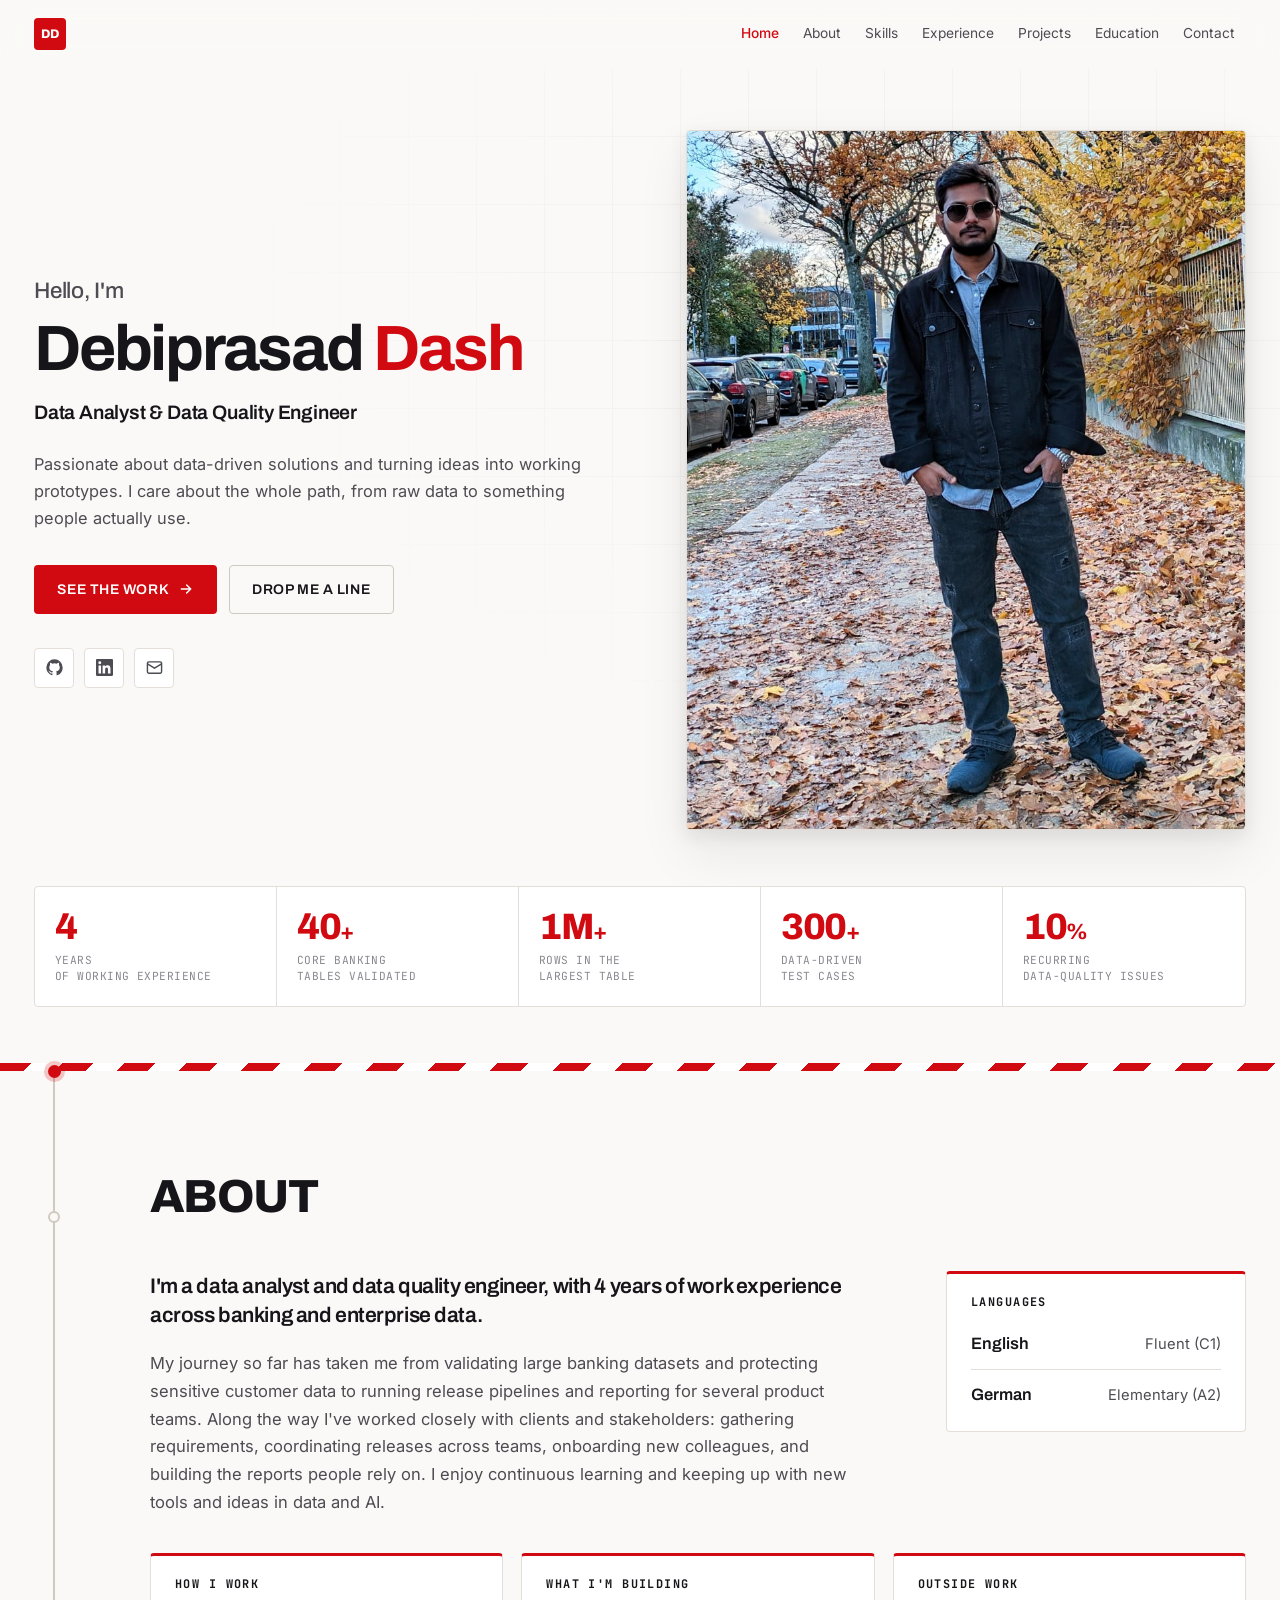
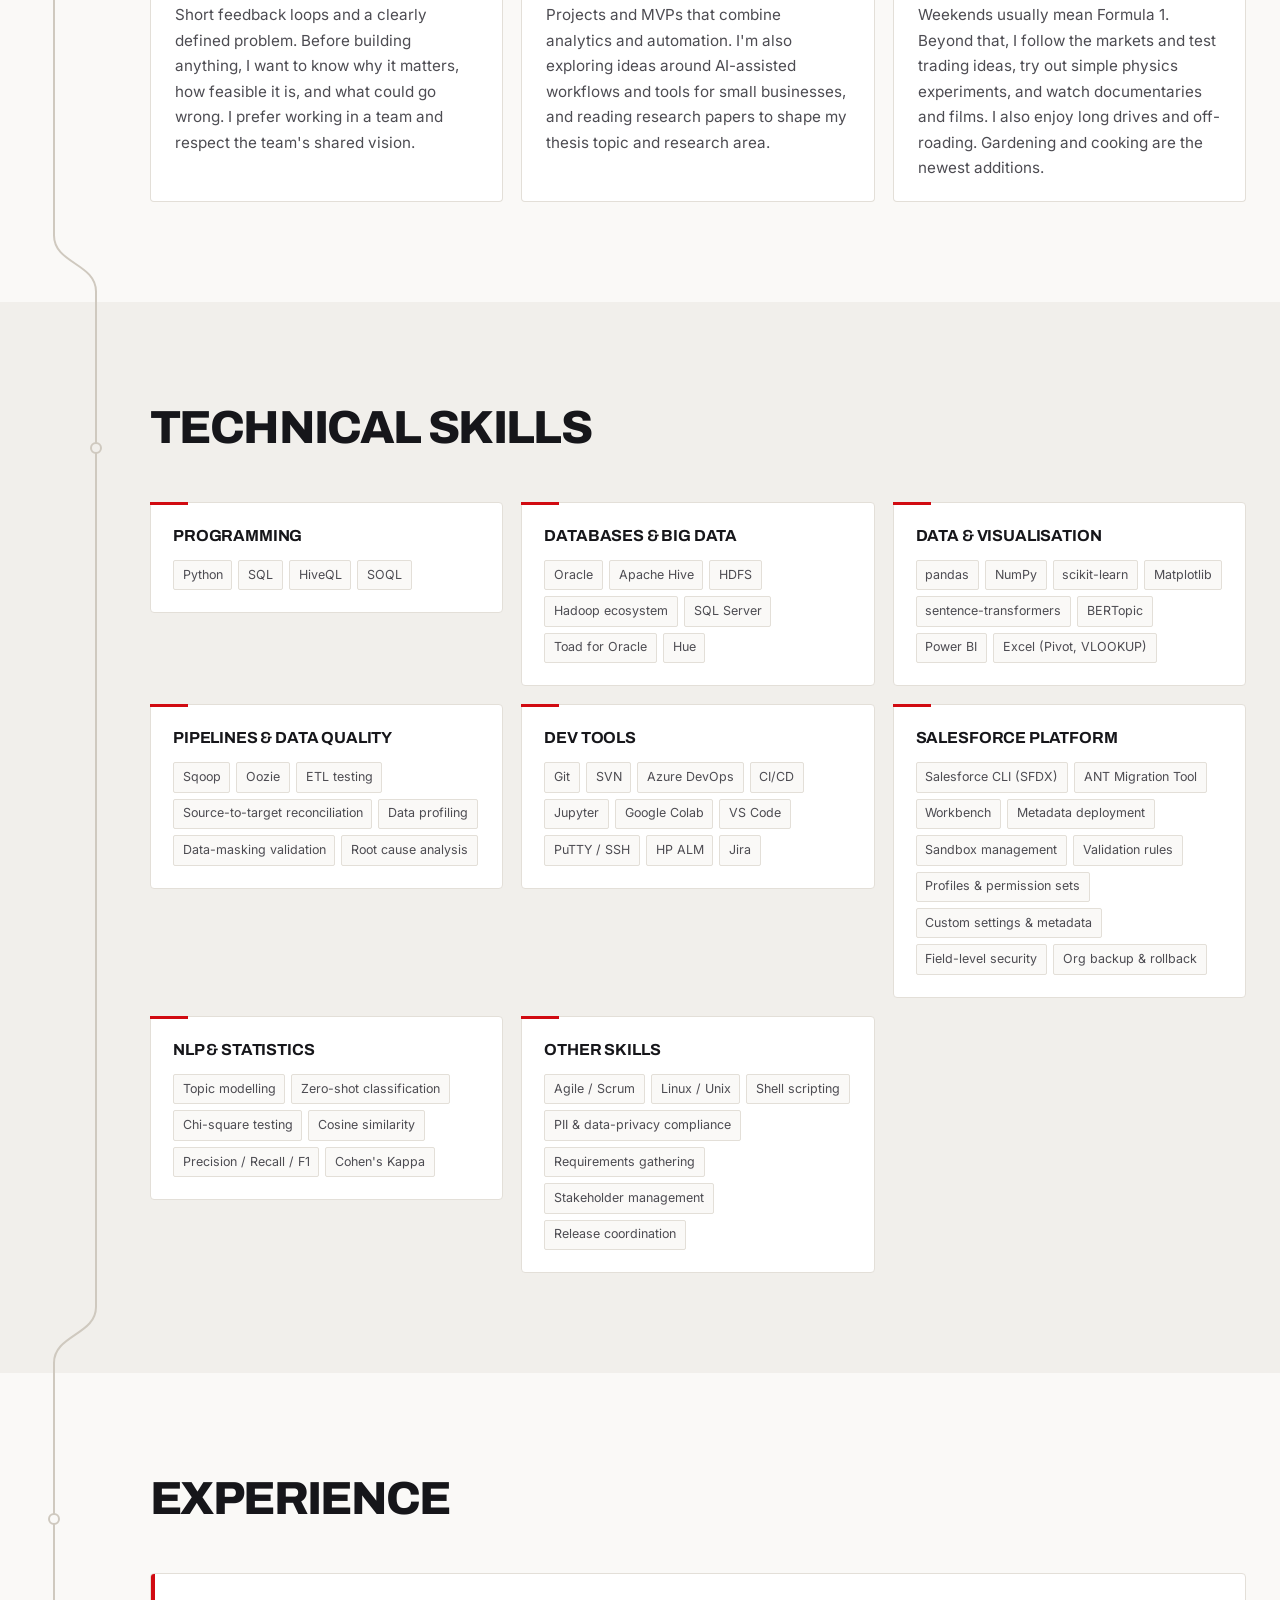
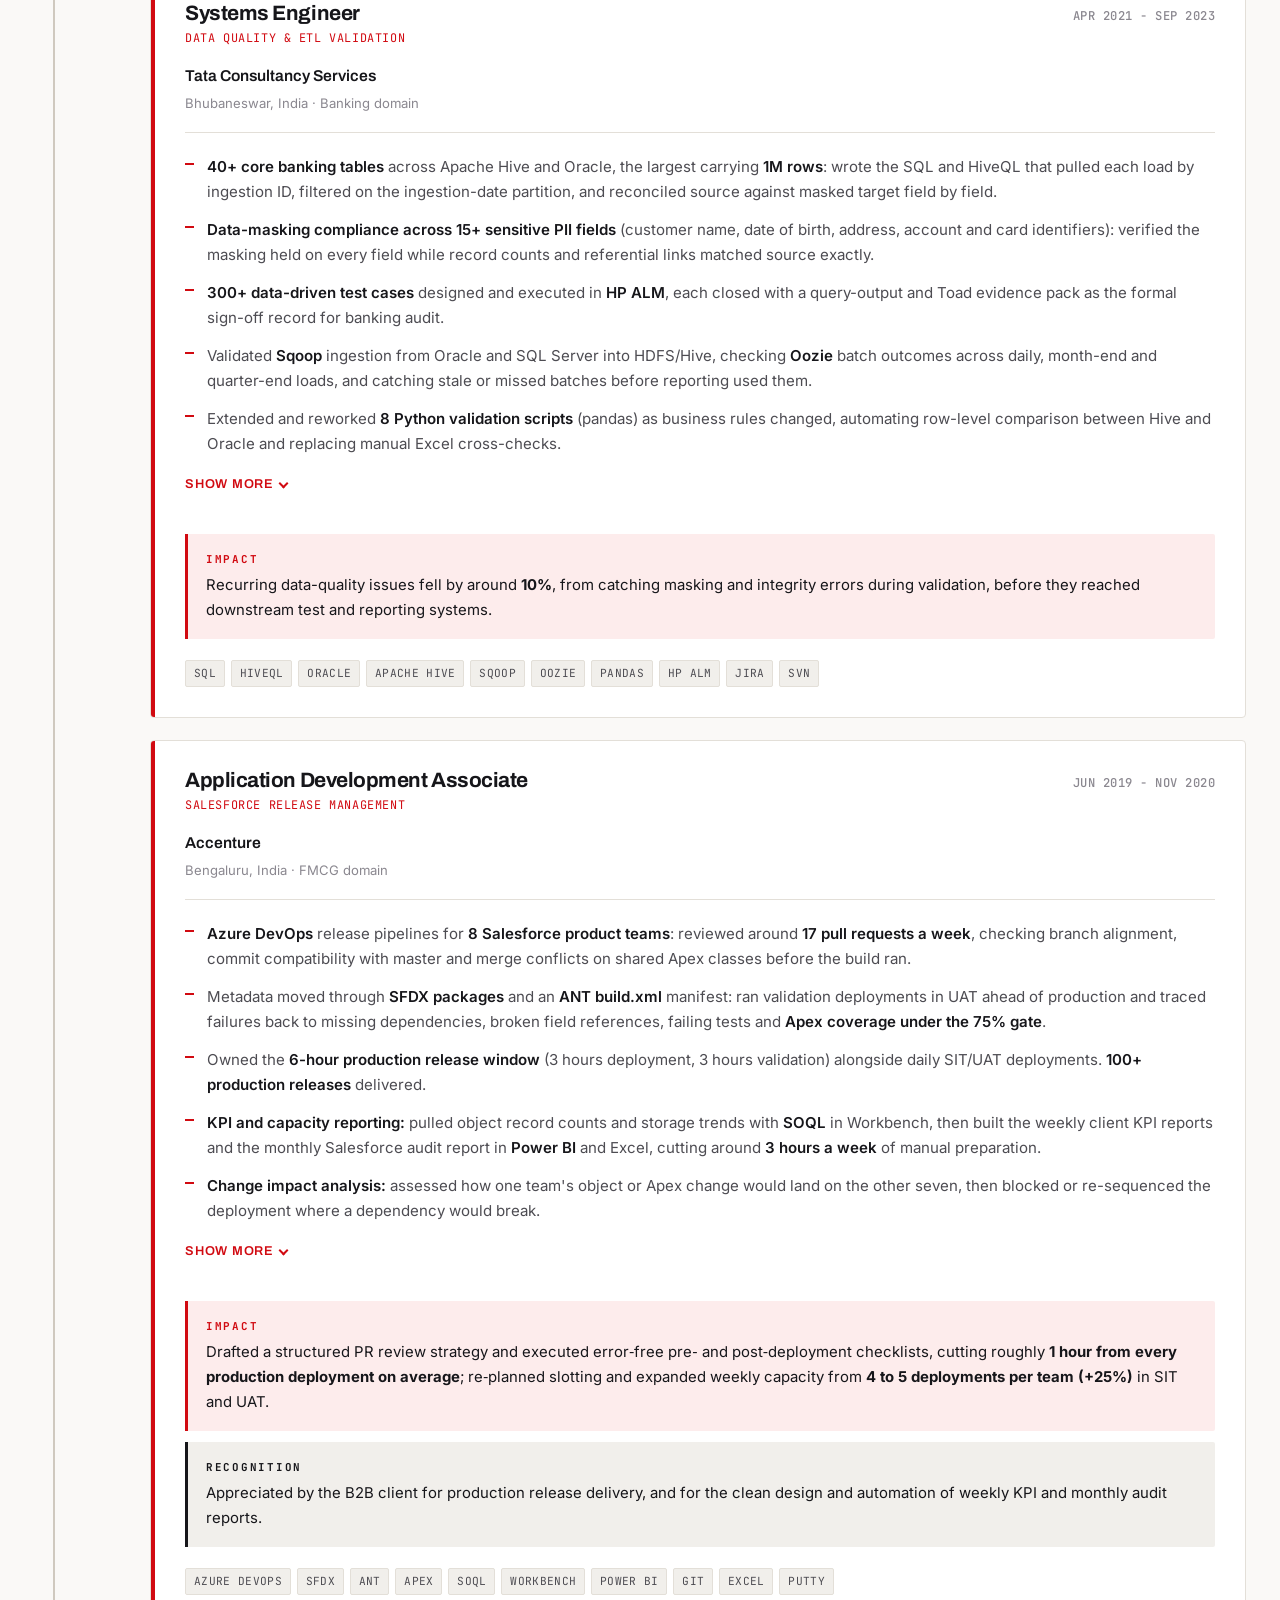
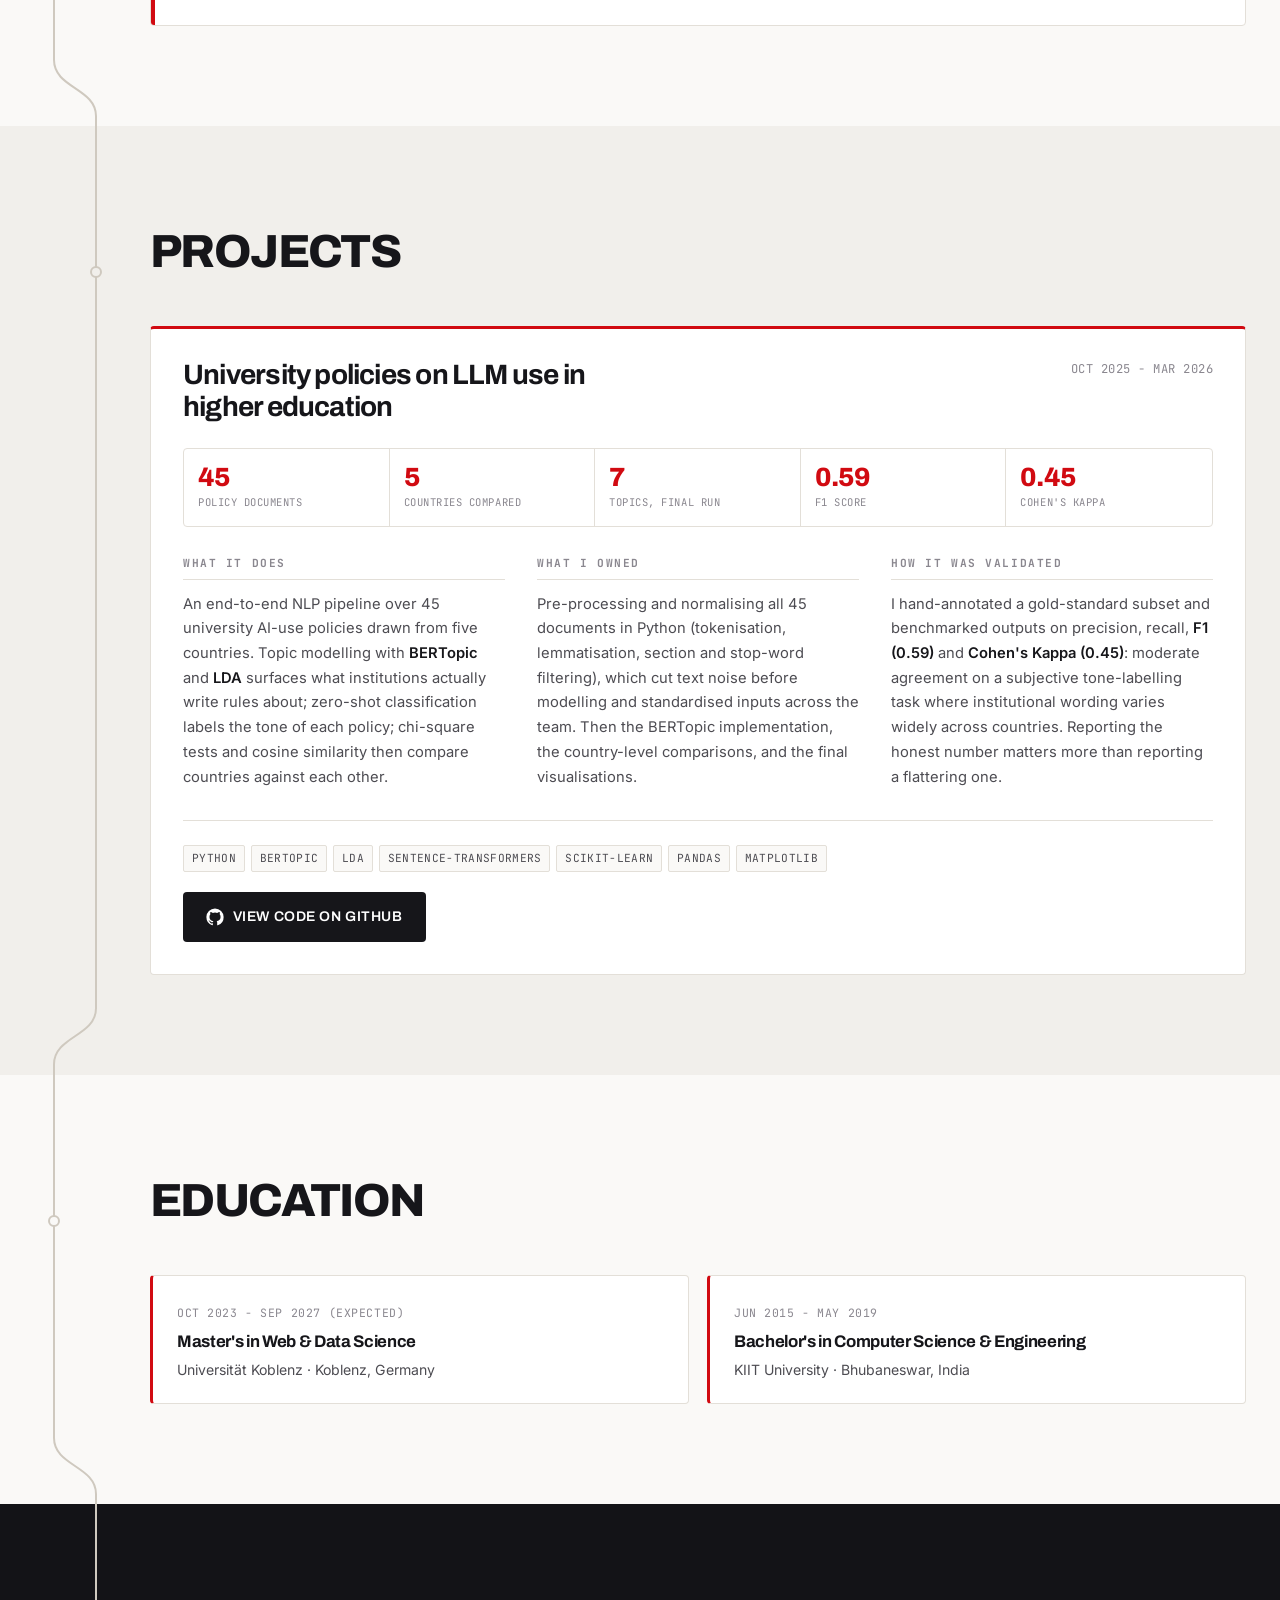
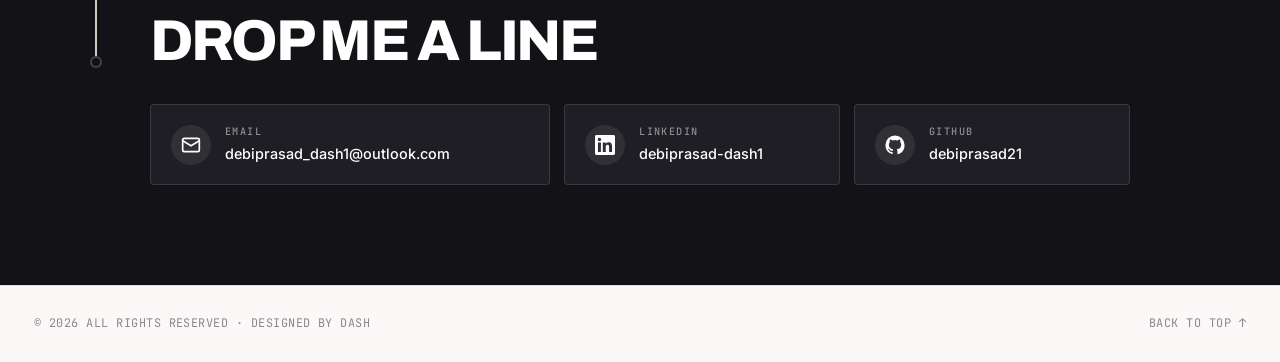
==== index.html @ 209c6ca8 "Portfolio" ====
<!DOCTYPE html>
<html lang="en">
<head>
  <meta charset="UTF-8" />
  <meta name="viewport" content="width=device-width, initial-scale=1.0" />

  <!-- ============================================================
       SEO / SOCIAL PREVIEW
       The og:image is NOT shown on the page. It is the picture that
       appears when the link is pasted into LinkedIn, WhatsApp, Slack…
       It must be an absolute URL. If you move to a custom domain,
       replace https://debiprasad21.github.io in the 3 lines marked ★.
       ============================================================ -->
  <title>Debiprasad Dash | Data Analyst &amp; Data Quality Engineer</title>
  <meta name="description" content="Data analyst and data quality engineer based in Koblenz, Germany. Passionate about data-driven solutions and prototyping ideas. SQL, Python, Power BI and NLP." />
  <meta name="author" content="Debiprasad Dash" />
  <meta property="og:type" content="website" />
  <meta property="og:title" content="Debiprasad Dash | Data Analyst &amp; Data Quality Engineer" />
  <meta property="og:description" content="Data analyst and data quality engineer based in Koblenz, Germany. Passionate about data-driven solutions and prototyping ideas. SQL, Python, Power BI and NLP." />
  <meta property="og:url" content="https://debiprasad21.github.io/" /><!-- ★ -->
  <meta property="og:image" content="https://debiprasad21.github.io/assets/img/og-image.jpg" /><!-- ★ -->
  <meta property="og:image:width" content="1200" />
  <meta property="og:image:height" content="630" />
  <meta name="twitter:card" content="summary_large_image" />
  <meta name="twitter:image" content="https://debiprasad21.github.io/assets/img/og-image.jpg" /><!-- ★ -->
  <meta name="theme-color" content="#FAF9F7" />
  <link rel="icon" href="assets/img/favicon.svg" type="image/svg+xml" />

  <link rel="preload" href="assets/fonts/archivo.woff2" as="font" type="font/woff2" crossorigin />
  <link rel="preload" href="assets/fonts/inter.woff2" as="font" type="font/woff2" crossorigin />
  <link rel="stylesheet" href="css/style.css" />
</head>

<body>
  <a href="#about" class="skip-link">Skip to content</a>

  <!-- ==================== NAV ==================== -->
  <header class="nav" id="nav">
    <div class="container nav__inner">
      <a href="#home" class="nav__logo" aria-label="Debiprasad Dash, home">
        <span class="nav__logo-mark">DD</span>
      </a>

      <nav class="nav__links" id="navLinks" aria-label="Main navigation">
        <a href="#home"       class="nav__link">Home</a>
        <a href="#about"      class="nav__link">About</a>
        <a href="#skills"     class="nav__link">Skills</a>
        <a href="#experience" class="nav__link">Experience</a>
        <a href="#project"    class="nav__link">Projects</a>
        <a href="#education"  class="nav__link">Education</a>
        <a href="#contact"    class="nav__link">Contact</a>
      </nav>

      <button class="nav__burger" id="navBurger" aria-label="Open menu" aria-expanded="false">
        <span></span><span></span><span></span>
      </button>
    </div>
  </header>

  <!-- ======================================== -->
  <section class="home" id="home">
    <div class="home__grid-lines" aria-hidden="true"></div>
    <div class="container home__inner">

      <div class="home__text">
        <p class="home__greeting">Hello, I'm</p>

        <h1 class="home__title">
          Debiprasad <span class="home__surname">Dash</span>
        </h1>

        <p class="home__role">Data Analyst &amp; Data Quality Engineer</p>

        <p class="home__sub">
          Passionate about data-driven solutions and turning ideas into working prototypes.
          I care about the whole path, from raw data to something people actually use.
        </p>

        <div class="home__cta">
          <a href="#experience" class="btn btn--primary">
            See the work
            <svg viewBox="0 0 24 24" fill="none" stroke="currentColor" stroke-width="2.2" stroke-linecap="round"><path d="M5 12h14M13 6l6 6-6 6"/></svg>
          </a>
          <a href="#contact" class="btn btn--ghost">Drop me a line</a>
        </div>

        <ul class="home__socials">
          <li><a href="https://github.com/debiprasad21" target="_blank" rel="noopener" aria-label="GitHub">
            <svg viewBox="0 0 24 24" fill="currentColor"><path d="M12 .5A11.5 11.5 0 0 0 .5 12a11.5 11.5 0 0 0 7.86 10.92c.57.1.78-.25.78-.55v-2c-3.2.7-3.88-1.37-3.88-1.37-.53-1.34-1.29-1.7-1.29-1.7-1.05-.72.08-.7.08-.7 1.16.08 1.77 1.2 1.77 1.2 1.03 1.77 2.7 1.26 3.36.96.1-.75.4-1.26.73-1.55-2.56-.3-5.25-1.28-5.25-5.7 0-1.26.45-2.29 1.19-3.1-.12-.3-.52-1.47.11-3.06 0 0 .97-.31 3.18 1.18a11 11 0 0 1 5.8 0c2.2-1.5 3.17-1.18 3.17-1.18.63 1.59.23 2.76.12 3.05.74.82 1.18 1.85 1.18 3.11 0 4.43-2.69 5.4-5.26 5.69.41.36.78 1.07.78 2.16v3.2c0 .3.2.66.79.55A11.5 11.5 0 0 0 23.5 12 11.5 11.5 0 0 0 12 .5z"/></svg></a></li>
          <li><a href="https://linkedin.com/in/debiprasad-dash1" target="_blank" rel="noopener" aria-label="LinkedIn">
            <svg viewBox="0 0 24 24" fill="currentColor"><path d="M20.45 20.45h-3.56v-5.57c0-1.33-.02-3.04-1.85-3.04-1.85 0-2.14 1.45-2.14 2.94v5.67H9.35V9h3.41v1.56h.05c.48-.9 1.64-1.85 3.37-1.85 3.6 0 4.27 2.37 4.27 5.46v6.28zM5.34 7.43a2.06 2.06 0 1 1 0-4.13 2.06 2.06 0 0 1 0 4.13zM7.12 20.45H3.56V9h3.56v11.45zM22.22 0H1.77C.79 0 0 .77 0 1.73v20.54C0 23.23.79 24 1.77 24h20.45c.98 0 1.78-.77 1.78-1.73V1.73C24 .77 23.2 0 22.22 0z"/></svg></a></li>
          <li><a href="mailto:debiprasad_dash1@outlook.com" aria-label="Email">
            <svg viewBox="0 0 24 24" fill="none" stroke="currentColor" stroke-width="2"><rect x="2" y="4" width="20" height="16" rx="2"/><path d="m2 7 10 6 10-6"/></svg></a></li>
        </ul>
      </div>

      <div class="home__visual">
        <div class="home__photo">
          <!-- Portrait photo. Any size works — the frame crops it with
               object-fit. To move the crop up/down, change
               object-position in .home__photo img (css/style.css). -->
          <img src="assets/img/profile.jpeg" alt="Debiprasad Dash"
               onerror="this.style.display='none';this.parentElement.classList.add('is-empty')" />
          <span class="home__photo-fallback">DD</span>
        </div>
      </div>

    </div>

    <!-- Key numbers, timing-board style -->
    <div class="container">
      <ul class="board">
        <li><span class="board__num">4</span><span class="board__label">Years<br />of working experience</span></li>
        <li><span class="board__num">40<em>+</em></span><span class="board__label">Core banking<br />tables validated</span></li>
        <li><span class="board__num">1M<em>+</em></span><span class="board__label">Rows in the<br />largest table</span></li>
        <li><span class="board__num">300<em>+</em></span><span class="board__label">Data-driven<br />test cases</span></li>
        <li><span class="board__num">10<em>%</em></span><span class="board__label">Recurring<br />data-quality issues</span></li>
      </ul>
    </div>

    <div class="stripe" aria-hidden="true"></div>
  </section>

  <!-- ==================== SECTIONS + CIRCUIT LINE ==================== -->
  <div class="sections" id="sections">

    <!-- The circuit line is drawn here by js/main.js -->
    <div class="track" id="track" aria-hidden="true">
      <svg class="track__svg" id="trackSvg" preserveAspectRatio="none">
        <path class="track__base"     id="trackBase"     fill="none" />
        <path class="track__progress" id="trackProgress" fill="none" />
      </svg>
      <span class="track__car" id="trackCar"></span>
    </div>

    <!-- ---------- 01 ABOUT ---------- -->
    <section class="section" id="about" data-corner="01">
      <div class="container">
        <header class="section__head reveal">
          <h2 class="section__title">About</h2>
        </header>

        <div class="about">
          <div class="about__top">
            <div class="about__intro reveal">
              <p class="lead">
                I'm a data analyst and data quality engineer, with
                4 years of work experience across banking and enterprise data. 
              </p>
              <p>
                My journey so far has taken me from validating large banking datasets and
                protecting sensitive customer data to running release pipelines and reporting for
                several product teams. Along the way I've worked closely with clients and
                stakeholders: gathering requirements, coordinating releases across teams,
                onboarding new colleagues, and building the reports people rely on. I enjoy
                continuous learning and keeping up with new tools and ideas in data and AI.
              </p>
            </div>

            <!-- Languages -->
            <aside class="langs reveal" aria-label="Languages">
              <h3 class="langs__title">Languages</h3>
              <dl class="langs__list">
                <div><dt>English</dt><dd>Fluent (C1)</dd></div>
                <div><dt>German</dt><dd>Elementary (A2)</dd></div>
              </dl>
            </aside>
          </div>

          <div class="about__grid">
            <article class="about__block reveal">
              <h3>How I work</h3>
              <p>
                Short feedback loops and a clearly defined problem. Before building anything, I want
                to know why it matters, how feasible it is, and what could go wrong. I prefer
                working in a team and respect the team's shared vision.
              </p>
            </article>

            <article class="about__block reveal">
              <h3>What I'm building</h3>
              <p>
                Projects and MVPs that combine analytics and automation. I'm also exploring ideas
                around AI-assisted workflows and tools for small businesses, and reading research
                papers to shape my thesis topic and research area.
              </p>
            </article>

            <article class="about__block reveal">
              <h3>Outside work</h3>
              <p>
                Weekends usually mean Formula 1. Beyond that, I follow the markets and test trading
                ideas, try out simple physics experiments, and watch documentaries and films. I also
                enjoy long drives and off-roading. Gardening and cooking are the newest additions.
              </p>
            </article>
          </div>
        </div>
      </div>
    </section>

    <!-- ---------- 02 SKILLS ---------- -->
    <section class="section section--alt" id="skills" data-corner="02">
      <div class="container">
        <header class="section__head reveal">
          <h2 class="section__title">Technical skills</h2>
        </header>

        <div class="skills">
          <!-- EDIT: add or remove <li> items freely. To add a group,
               copy one whole <article class="skill"> block. -->
          <article class="skill reveal">
            <h3>Programming</h3>
            <ul class="tags">
              <li>Python</li><li>SQL</li><li>HiveQL</li><li>SOQL</li>
            </ul>
          </article>

          <article class="skill reveal">
            <h3>Databases &amp; big data</h3>
            <ul class="tags">
              <li>Oracle</li><li>Apache Hive</li><li>HDFS</li><li>Hadoop ecosystem</li>
              <li>SQL Server</li><li>Toad for Oracle</li><li>Hue</li>
            </ul>
          </article>

          <article class="skill reveal">
            <h3>Data &amp; visualisation</h3>
            <ul class="tags">
              <li>pandas</li><li>NumPy</li><li>scikit-learn</li><li>Matplotlib</li>
              <li>sentence-transformers</li><li>BERTopic</li><li>Power BI</li>
              <li>Excel (Pivot, VLOOKUP)</li>
            </ul>
          </article>

          <article class="skill reveal">
            <h3>Pipelines &amp; data quality</h3>
            <ul class="tags">
              <li>Sqoop</li><li>Oozie</li><li>ETL testing</li>
              <li>Source-to-target reconciliation</li><li>Data profiling</li>
              <li>Data-masking validation</li><li>Root cause analysis</li>
            </ul>
          </article>

          <article class="skill reveal">
            <h3>Dev tools</h3>
            <ul class="tags">
              <li>Git</li><li>SVN</li><li>Azure DevOps</li><li>CI/CD</li>
              <li>Jupyter</li><li>Google Colab</li><li>VS Code</li>
              <li>PuTTY / SSH</li><li>HP ALM</li><li>Jira</li>
            </ul>
          </article>

          <article class="skill reveal">
            <h3>Salesforce platform</h3>
            <ul class="tags">
              <li>Salesforce CLI (SFDX)</li><li>ANT Migration Tool</li><li>Workbench</li>
              <li>Metadata deployment</li><li>Sandbox management</li>
              <li>Validation rules</li><li>Profiles &amp; permission sets</li>
              <li>Custom settings &amp; metadata</li><li>Field-level security</li>
              <li>Org backup &amp; rollback</li>
            </ul>
          </article>

          <article class="skill reveal">
            <h3>NLP &amp; statistics</h3>
            <ul class="tags">
              <li>Topic modelling</li><li>Zero-shot classification</li><li>Chi-square testing</li>
              <li>Cosine similarity</li><li>Precision / Recall / F1</li><li>Cohen's Kappa</li>
            </ul>
          </article>

          <article class="skill reveal">
            <h3>Other Skills</h3>
            <ul class="tags">
              <li>Agile / Scrum</li><li>Linux / Unix</li><li>Shell scripting</li>
              <li>PII &amp; data-privacy compliance</li>
              <li>Requirements gathering</li><li>Stakeholder management</li>
              <li>Release coordination</li>
            </ul>
          </article>
        </div>
      </div>
    </section>

    <!-- ---------- 03 EXPERIENCE ---------- -->
    <section class="section" id="experience" data-corner="03">
      <div class="container">
        <header class="section__head reveal">
          <h2 class="section__title">Experience</h2>
        </header>

        <!-- Each role: the first 5 points are always visible. Points marked
             class="is-extra" appear in the same list after "Show more".
             Impact / Recognition always stay below the full list. -->
        <article class="role reveal">
          <div class="role__bar" aria-hidden="true"></div>
          <div class="role__body">
            <header class="role__head">
              <div>
                <h3 class="role__title">Systems Engineer</h3>
                <p class="role__scope">Data Quality &amp; ETL Validation</p>
              </div>
              <span class="role__date">Apr 2021 - Sep 2023</span>
            </header>

            <p class="role__org">
              Tata Consultancy Services
              <span class="role__meta">Bhubaneswar, India · Banking domain</span>
            </p>

            <ul class="role__points">
              <li><strong>40+ core banking tables</strong> across Apache Hive and Oracle, the largest carrying <strong>1M rows</strong>: wrote the SQL and HiveQL that pulled each load by ingestion ID, filtered on the ingestion-date partition, and reconciled source against masked target field by field.</li>
              <li><strong>Data-masking compliance across 15+ sensitive PII fields</strong> (customer name, date of birth, address, account and card identifiers): verified the masking held on every field while record counts and referential links matched source exactly.</li>
              <li><strong>300+ data-driven test cases</strong> designed and executed in <strong>HP ALM</strong>, each closed with a query-output and Toad evidence pack as the formal sign-off record for banking audit.</li>
              <li>Validated <strong>Sqoop</strong> ingestion from Oracle and SQL Server into HDFS/Hive, checking <strong>Oozie</strong> batch outcomes across daily, month-end and quarter-end loads, and catching stale or missed batches before reporting used them.</li>
              <li>Extended and reworked <strong>8 Python validation scripts</strong> (pandas) as business rules changed, automating row-level comparison between Hive and Oracle and replacing manual Excel cross-checks.</li>
              <li class="is-extra">Query work ran to multi-table joins, <strong>GROUP BY</strong> aggregations for row-count and checksum comparison, window functions for duplicate and sequencing checks, and partition pruning on load date, run through <strong>Hue</strong> on the Hadoop cluster and <strong>Toad for Oracle</strong> on the relational side.</li>
              <li class="is-extra">Built the reusable SQL/HiveQL validation query set and the shared checklist the test team standardised on, version-controlled in <strong>SVN</strong>, covering completeness, accuracy, consistency, uniqueness and timeliness.</li>
              <li class="is-extra"><strong>100+ data defects</strong> logged and driven to closure in Jira and HP ALM over two years: nulls, duplicates, referential breaks, missing masking and row-count mismatches.</li>
              <li class="is-extra">Requirements sessions with <strong>5 teams</strong> requesting masked data: translated each request into the right ingestion ID and table scope, then provisioned the extract. Onboarded <strong>4 new joiners</strong> on banking domain context and project processes.</li>
            </ul>

            <button class="more-btn" type="button" aria-expanded="false" hidden>
              <span class="more__open">Show more</span><span class="more__close">Show less</span>
            </button>

            <p class="role__impact">
              <span>Impact</span>
              Recurring data-quality issues fell by around <strong>10%</strong>, from catching masking and
              integrity errors during validation, before they reached downstream test and reporting systems.
            </p>

            <ul class="tags tags--mono">
              <li>SQL</li><li>HiveQL</li><li>Oracle</li><li>Apache Hive</li><li>Sqoop</li>
              <li>Oozie</li><li>pandas</li><li>HP ALM</li><li>Jira</li><li>SVN</li>
            </ul>
          </div>
        </article>

        <article class="role reveal">
          <div class="role__bar" aria-hidden="true"></div>
          <div class="role__body">
            <header class="role__head">
              <div>
                <h3 class="role__title">Application Development Associate</h3>
                <p class="role__scope">Salesforce Release Management</p>
              </div>
              <span class="role__date">Jun 2019 - Nov 2020</span>
            </header>

            <p class="role__org">
              Accenture
              <span class="role__meta">Bengaluru, India · FMCG domain </span>
            </p>

            <ul class="role__points">
              <li><strong>Azure DevOps</strong> release pipelines for <strong>8 Salesforce product teams</strong>: reviewed around <strong>17 pull requests a week</strong>, checking branch alignment, commit compatibility with master and merge conflicts on shared Apex classes before the build ran.</li>
              <li>Metadata moved through <strong>SFDX packages</strong> and an <strong>ANT build.xml</strong> manifest: ran validation deployments in UAT ahead of production and traced failures back to missing dependencies, broken field references, failing tests and <strong>Apex coverage under the 75% gate</strong>.</li>
              <li>Owned the <strong>6-hour production release window</strong> (3 hours deployment, 3 hours validation) alongside daily SIT/UAT deployments. <strong>100+ production releases</strong> delivered.</li>
              <li><strong>KPI and capacity reporting:</strong> pulled object record counts and storage trends with <strong>SOQL</strong> in Workbench, then built the weekly client KPI reports and the monthly Salesforce audit report in <strong>Power BI</strong> and Excel, cutting around <strong>3 hours a week</strong> of manual preparation.</li>
              <li><strong>Change impact analysis:</strong> assessed how one team's object or Apex change would land on the other seven, then blocked or re-sequenced the deployment where a dependency would break.</li>
              <li class="is-extra">Salesforce configuration around every release: validation rules, custom settings and custom metadata types, picklist values, profile and permission-set changes, field-level security, and rescheduling Apex jobs after deployment. Key KPIs were re-checked after each release as a smoke test.</li>
              <li class="is-extra">Enforced <strong>Azure DevOps branch policies</strong> across all 8 teams (minimum reviewers, required build validation), holding bypass rights for SIT and UAT only, used with documented team sign-off.</li>
              <li class="is-extra">Environment management across <strong>3 Full Copy sandboxes</strong> plus Partial Copy and Developer Pro orgs, with a full org backup over SSH (PuTTY) before every production release so a failed deployment could roll back.</li>
              <li class="is-extra">Built and presented the <strong>weekly release agenda</strong> to all 8 teams: what had merged, what was queued, and where two teams' changes would collide. Worked in Git directly where the Azure DevOps UI couldn't resolve a branch cleanly.</li>
            </ul>

            <button class="more-btn" type="button" aria-expanded="false" hidden>
              <span class="more__open">Show more</span><span class="more__close">Show less</span>
            </button>

            <p class="role__impact">
              <span>Impact</span>
              Drafted a structured PR review strategy and executed error‑free pre‑ and post‑deployment checklists, cutting roughly
              <strong>1 hour from every production deployment on average</strong>; re‑planned slotting and expanded weekly capacity
              from <strong>4 to 5 deployments per team (+25%)</strong> in SIT and UAT.
            </p>

            <p class="role__impact role__impact--recognition">
              <span>Recognition</span>
              Appreciated by the B2B client for production release delivery, and for the clean design and automation of
              weekly KPI and monthly audit reports.
            </p>

            <ul class="tags tags--mono">
              <li>Azure DevOps</li><li>SFDX</li><li>ANT</li><li>Apex</li><li>SOQL</li>
              <li>Workbench</li><li>Power BI</li><li>Git</li><li>Excel</li><li>PuTTY</li>
            </ul>
          </div>
        </article>
      </div>
    </section>

    <!-- ---------- 04 PROJECT ---------- -->
    <section class="section section--alt" id="project" data-corner="04">
      <div class="container">
        <header class="section__head reveal">
          <h2 class="section__title">Projects</h2>
        </header>

        <!-- ============================================================
             TO ADD A SECOND PROJECT LATER:
             1. Copy this whole <article class="case"> block and paste it
                directly below this one.
             2. In css/style.css find ".cases" and change
                grid-template-columns to: repeat(auto-fit, minmax(420px, 1fr));
                Two projects will then sit side by side.
             3. (Section title is already "Projects")
                to "Projects".
             ============================================================ -->
        <div class="cases">
          <article class="case reveal">
            <div class="case__head">
              <div>
                <h3 class="case__title">University policies on LLM use in higher education</h3>
              </div>
              <span class="case__date">Oct 2025 - Mar 2026</span>
            </div>

            <ul class="case__stats">
              <li><span>45</span><small>Policy documents</small></li>
              <li><span>5</span><small>Countries compared</small></li>
              <li><span>7</span><small>Topics, final run</small></li>
              <li><span>0.59</span><small>F1 score</small></li>
              <li><span>0.45</span><small>Cohen's Kappa</small></li>
            </ul>

            <div class="case__cols">
              <div class="case__col">
                <h4>What it does</h4>
                <p>
                  An end-to-end NLP pipeline over 45 university AI-use policies drawn from five
                  countries. Topic modelling with <strong>BERTopic</strong> and <strong>LDA</strong>
                  surfaces what institutions actually write rules about; zero-shot classification
                  labels the tone of each policy; chi-square tests and cosine similarity then
                  compare countries against each other.
                </p>
              </div>
              <div class="case__col">
                <h4>What I owned</h4>
                <p>
                  Pre-processing and normalising all 45 documents in Python (tokenisation,
                  lemmatisation, section and stop-word filtering), which cut text noise before
                  modelling and standardised inputs across the team. Then the BERTopic
                  implementation, the country-level comparisons, and the final visualisations.
                </p>
              </div>
              <div class="case__col">
                <h4>How it was validated</h4>
                <p>
                  I hand-annotated a gold-standard subset and benchmarked outputs on precision,
                  recall, <strong>F1 (0.59)</strong> and <strong>Cohen's Kappa (0.45)</strong>:
                  moderate agreement on a subjective tone-labelling task where institutional
                  wording varies widely across countries. Reporting the honest number matters
                  more than reporting a flattering one.
                </p>
              </div>
            </div>

            <footer class="case__foot">
              <ul class="tags tags--mono">
                <li>Python</li><li>BERTopic</li><li>LDA</li><li>sentence-transformers</li>
                <li>scikit-learn</li><li>pandas</li><li>Matplotlib</li>
              </ul>
              <a class="btn btn--dark case__repo" href="https://github.com/debiprasad21/Uni-Policies-LLM" target="_blank" rel="noopener noreferrer">
                <svg viewBox="0 0 24 24" fill="currentColor" aria-hidden="true"><path d="M12 .5A11.5 11.5 0 0 0 .5 12a11.5 11.5 0 0 0 7.86 10.92c.57.1.78-.25.78-.55v-2c-3.2.7-3.88-1.37-3.88-1.37-.53-1.34-1.29-1.7-1.29-1.7-1.05-.72.08-.7.08-.7 1.16.08 1.77 1.2 1.77 1.2 1.03 1.77 2.7 1.26 3.36.96.1-.75.4-1.26.73-1.55-2.56-.3-5.25-1.28-5.25-5.7 0-1.26.45-2.29 1.19-3.1-.12-.3-.52-1.47.11-3.06 0 0 .97-.31 3.18 1.18a11 11 0 0 1 5.8 0c2.2-1.5 3.17-1.18 3.17-1.18.63 1.59.23 2.76.12 3.05.74.82 1.18 1.85 1.18 3.11 0 4.43-2.69 5.4-5.26 5.69.41.36.78 1.07.78 2.16v3.2c0 .3.2.66.79.55A11.5 11.5 0 0 0 23.5 12 11.5 11.5 0 0 0 12 .5z"/></svg>
                View code on GitHub
              </a>
            </footer>
          </article>
        </div>
      </div>
    </section>

    <!-- ---------- 05 EDUCATION ---------- -->
    <section class="section" id="education" data-corner="05">
      <div class="container">
        <header class="section__head reveal">
          <h2 class="section__title">Education</h2>
        </header>

        <div class="edu">
          <article class="edu__item reveal">
            <span class="edu__date">Oct 2023 - Sep 2027 (expected)</span>
            <h3>Master's in Web &amp; Data Science</h3>
            <p class="edu__org">Universität Koblenz · Koblenz, Germany</p>
          </article>

          <article class="edu__item reveal">
            <span class="edu__date">Jun 2015 - May 2019</span>
            <h3>Bachelor's in Computer Science &amp; Engineering</h3>
            <p class="edu__org">KIIT University · Bhubaneswar, India</p>
          </article>
        </div>
      </div>
    </section>

    <!-- ---------- 06 CONTACT ---------- -->
    <section class="section section--dark" id="contact" data-corner="06">
      <div class="container">
        <div class="contact reveal">
          <h2 class="contact__title">Drop me a line</h2>

          <ul class="contact__list">
            <li><a href="mailto:debiprasad_dash1@outlook.com">
              <span class="contact__icon"><svg viewBox="0 0 24 24" fill="none" stroke="currentColor" stroke-width="2" aria-hidden="true"><rect x="2" y="4" width="20" height="16" rx="2"/><path d="m2 7 10 6 10-6"/></svg></span>
              <span class="contact__text"><small>Email</small>debiprasad_dash1@outlook.com</span>
            </a></li>
            <li><a href="https://linkedin.com/in/debiprasad-dash1" target="_blank" rel="noopener noreferrer">
              <span class="contact__icon"><svg viewBox="0 0 24 24" fill="currentColor" aria-hidden="true"><path d="M20.45 20.45h-3.56v-5.57c0-1.33-.02-3.04-1.85-3.04-1.85 0-2.14 1.45-2.14 2.94v5.67H9.35V9h3.41v1.56h.05c.48-.9 1.64-1.85 3.37-1.85 3.6 0 4.27 2.37 4.27 5.46v6.28zM5.34 7.43a2.06 2.06 0 1 1 0-4.13 2.06 2.06 0 0 1 0 4.13zM7.12 20.45H3.56V9h3.56v11.45zM22.22 0H1.77C.79 0 0 .77 0 1.73v20.54C0 23.23.79 24 1.77 24h20.45c.98 0 1.78-.77 1.78-1.73V1.73C24 .77 23.2 0 22.22 0z"/></svg></span>
              <span class="contact__text"><small>LinkedIn</small>debiprasad-dash1</span>
            </a></li>
            <li><a href="https://github.com/debiprasad21" target="_blank" rel="noopener noreferrer">
              <span class="contact__icon"><svg viewBox="0 0 24 24" fill="currentColor" aria-hidden="true"><path d="M12 .5A11.5 11.5 0 0 0 .5 12a11.5 11.5 0 0 0 7.86 10.92c.57.1.78-.25.78-.55v-2c-3.2.7-3.88-1.37-3.88-1.37-.53-1.34-1.29-1.7-1.29-1.7-1.05-.72.08-.7.08-.7 1.16.08 1.77 1.2 1.77 1.2 1.03 1.77 2.7 1.26 3.36.96.1-.75.4-1.26.73-1.55-2.56-.3-5.25-1.28-5.25-5.7 0-1.26.45-2.29 1.19-3.1-.12-.3-.52-1.47.11-3.06 0 0 .97-.31 3.18 1.18a11 11 0 0 1 5.8 0c2.2-1.5 3.17-1.18 3.17-1.18.63 1.59.23 2.76.12 3.05.74.82 1.18 1.85 1.18 3.11 0 4.43-2.69 5.4-5.26 5.69.41.36.78 1.07.78 2.16v3.2c0 .3.2.66.79.55A11.5 11.5 0 0 0 23.5 12 11.5 11.5 0 0 0 12 .5z"/></svg></span>
              <span class="contact__text"><small>GitHub</small>debiprasad21</span>
            </a></li>
          </ul>
        </div>
      </div>
    </section>

  </div><!-- /.sections -->

  <footer class="footer">
    <div class="container footer__inner">
      <p>© <span id="year">2026</span> All rights reserved · Designed by Dash</p>
      <a href="#home" class="footer__top">Back to top ↑</a>
    </div>
  </footer>

  <script src="js/main.js"></script>
</body>
</html>
---- css/style.css ----
/* ==========================================================================
   Debiprasad Dash — Portfolio
   Change the tokens in :root and the whole site follows.
   ========================================================================== */

/* ---------- 0. FONTS (self-hosted — no requests to Google, GDPR-safe) ---------- */
@font-face {
  font-family: "Archivo"; font-style: normal; font-weight: 100 900; font-display: swap;
  src: url("../assets/fonts/archivo.woff2") format("woff2");
}
@font-face {
  font-family: "Inter"; font-style: normal; font-weight: 100 900; font-display: swap;
  src: url("../assets/fonts/inter.woff2") format("woff2");
}
@font-face {
  font-family: "JetBrains Mono"; font-style: normal; font-weight: 100 800; font-display: swap;
  src: url("../assets/fonts/jetbrains-mono.woff2") format("woff2");
}

/* ---------- 1. TOKENS ---------- */
:root {
  /* Palette — off-white page, racing red accent */
  --bg:            #FAF9F7;
  --bg-alt:        #F1EFEB;
  --surface:       #FFFFFF;
  --border:        #E3DFD8;
  --border-strong: #CFC9BF;

  --text:          #16161A;
  --text-soft:     #4D4C52;
  --text-muted:    #8A878F;

  --accent:        #D10A11;   /* racing red */
  --accent-dark:   #A30409;
  --accent-soft:   #FDECEC;

  --carbon:        #131317;   /* dark band for the contact section */
  --carbon-soft:   #1E1E24;

  /* Type */
  --font-head: "Archivo", system-ui, sans-serif;
  --font-body: "Inter", system-ui, -apple-system, "Segoe UI", sans-serif;
  --font-mono: "JetBrains Mono", ui-monospace, "SF Mono", monospace;

  /* Layout */
  --maxw:   1260px;
  --gutter: 24px;
  --rail:   88px;          /* width of the circuit-line column */
  --radius: 4px;           /* deliberately sharp — technical, not soft */

  --shadow-sm: 0 1px 2px rgba(22,22,26,.05);
  --shadow-md: 0 2px 6px rgba(22,22,26,.06), 0 10px 26px rgba(22,22,26,.05);
  --shadow-lg: 0 6px 18px rgba(22,22,26,.08), 0 22px 52px rgba(22,22,26,.08);

  --ease: cubic-bezier(.22,.61,.36,1);
}

/* ---------- 2. BASE ---------- */
*, *::before, *::after { box-sizing: border-box; }

html {
  scroll-behavior: smooth;
  scroll-padding-top: 88px;
  -webkit-text-size-adjust: 100%;
}

body {
  margin: 0;
  background: var(--bg);
  color: var(--text);
  font-family: var(--font-body);
  font-size: 16.5px;
  line-height: 1.68;
  -webkit-font-smoothing: antialiased;
  overflow-x: hidden;
}

img { max-width: 100%; display: block; }
a   { color: inherit; text-decoration: none; }
ul  { list-style: none; margin: 0; padding: 0; }
p   { margin: 0 0 1rem; }
h1, h2, h3, h4 { margin: 0; font-family: var(--font-head); line-height: 1.12; font-weight: 700; }
button { font: inherit; cursor: pointer; border: none; background: none; color: inherit; }

::selection { background: var(--accent); color: #fff; }
:focus-visible { outline: 2px solid var(--accent); outline-offset: 3px; }

.container {
  width: 100%;
  max-width: var(--maxw);
  margin-inline: auto;
  padding-inline: var(--gutter);
}

.skip-link {
  position: absolute; left: -9999px; top: 0; z-index: 999;
  background: var(--accent); color: #fff; padding: 10px 18px;
}
.skip-link:focus { left: 0; }

/* ---------- 4. BUTTONS ---------- */
.btn {
  display: inline-flex; align-items: center; justify-content: center; gap: .6em;
  padding: .85em 1.6em;
  border: 1px solid transparent; border-radius: var(--radius);
  font-family: var(--font-head);
  font-size: .875rem; font-weight: 600; letter-spacing: .04em; text-transform: uppercase;
  transition: background .2s var(--ease), color .2s var(--ease),
              border-color .2s var(--ease), transform .18s var(--ease);
  white-space: nowrap;
}
.btn svg { width: 16px; height: 16px; }
.btn:hover  { transform: translateY(-2px); }
.btn:active { transform: translateY(0); }

.btn--primary { background: var(--accent); color: #fff; }
.btn--primary:hover { background: var(--accent-dark); }

.btn--ghost { border-color: var(--border-strong); color: var(--text); }
.btn--ghost:hover { border-color: var(--text); background: var(--text); color: var(--bg); }

.btn--light { background: #fff; color: var(--carbon); }
.btn--light:hover { background: var(--accent); color: #fff; }

.btn--outline { border-color: rgba(255,255,255,.35); color: #fff; }
.btn--outline:hover { border-color: #fff; background: #fff; color: var(--carbon); }

.btn--dark { background: var(--text); color: #fff; }
.btn--dark:hover { background: var(--accent); }
.btn--dark svg { width: 18px; height: 18px; }

.btn--sm   { padding: .6em 1.1em; font-size: .78rem; }
.btn--lg   { padding: 1em 1.9em; font-size: .9rem; }
.btn--full { width: 100%; margin-top: 1.4rem; }

/* ---------- 5. NAV ---------- */
.nav {
  position: fixed; inset: 0 0 auto 0; z-index: 150;
  background: color-mix(in srgb, var(--bg) 85%, transparent);
  backdrop-filter: saturate(180%) blur(14px);
  -webkit-backdrop-filter: saturate(180%) blur(14px);
  border-bottom: 1px solid transparent;
  transition: border-color .25s var(--ease), background .25s var(--ease);
}
.nav.is-scrolled { border-bottom-color: var(--border); }

.nav__inner { display: flex; align-items: center; justify-content: space-between; height: 68px; gap: 16px; }

.nav__logo { display: flex; align-items: center; gap: .6rem; min-width: 44px; min-height: 44px; }
.nav__logo-mark {
  display: grid; place-items: center;
  width: 32px; height: 32px; border-radius: var(--radius);
  background: var(--accent); color: #fff;
  font-family: var(--font-head); font-size: .78rem; font-weight: 800; letter-spacing: .03em;
  transition: background .2s var(--ease);
}
.nav__logo:hover .nav__logo-mark { background: var(--text); }
.nav__logo-text {
  font-family: var(--font-head); font-size: .92rem; font-weight: 700; letter-spacing: -.01em;
}

.nav__links { display: flex; align-items: center; gap: 2px; }
.nav__link {
  display: flex; align-items: baseline; gap: .4em;
  padding: .5em .8em; border-radius: var(--radius);
  font-size: .86rem; color: var(--text-soft);
  transition: color .2s var(--ease), background .2s var(--ease);
}
.nav__link em {
  font-family: var(--font-mono); font-style: normal;
  font-size: .68rem; color: var(--text-muted);
  transition: color .2s var(--ease);
}
.nav__link:hover { color: var(--text); background: var(--bg-alt); }
.nav__link.is-active { color: var(--accent); font-weight: 500; }
.nav__link.is-active em { color: var(--accent); }
.nav__cta { margin-left: 10px; }

.nav__burger { display: none; flex-direction: column; justify-content: center; align-items: center; gap: 5px; width: 44px; height: 44px; }
.nav__burger span {
  display: block; width: 22px; height: 2px; background: var(--text);
  transition: transform .3s var(--ease), opacity .2s var(--ease);
}
.nav__burger.is-open span:nth-child(1) { transform: translateY(7px) rotate(45deg); }
.nav__burger.is-open span:nth-child(2) { opacity: 0; }
.nav__burger.is-open span:nth-child(3) { transform: translateY(-7px) rotate(-45deg); }

/* ---------- 6. HERO ---------- */
.home { position: relative; padding-top: 130px; overflow: hidden; }

.home__grid-lines {
  position: absolute; inset: 0; pointer-events: none; opacity: .5;
  background-image:
    linear-gradient(to right, var(--border) 1px, transparent 1px),
    linear-gradient(to bottom, var(--border) 1px, transparent 1px);
  background-size: 68px 68px;
  mask-image: radial-gradient(ellipse 75% 60% at 72% 28%, #000, transparent 72%);
  -webkit-mask-image: radial-gradient(ellipse 75% 60% at 72% 28%, #000, transparent 72%);
}

.home__inner {
  position: relative;
  display: grid; grid-template-columns: 1fr 1fr;
  gap: 32px; align-items: center;
  padding-bottom: 56px;
}

.home__greeting {
  font-family: var(--font-head);
  font-size: clamp(1.05rem, 2.2vw, 1.4rem);
  font-weight: 500; color: var(--text-soft);
  letter-spacing: -.01em; margin-bottom: .35rem;
}

/* Name: one line, solid, no outline trick. The red sits on the surname only. */
.home__title {
  font-size: clamp(2.35rem, 5.6vw, 4rem);
  font-weight: 700; letter-spacing: -.035em; line-height: 1.02;
  margin-bottom: 1rem;
}
.home__surname { color: var(--accent); }

.home__role {
  font-family: var(--font-head); font-size: clamp(1rem, 2vw, 1.22rem);
  font-weight: 600; letter-spacing: -.01em; margin-bottom: 1.3rem;
}
.home__role .sep { color: var(--accent); }

.home__sub {
  max-width: 58ch; color: var(--text-soft); font-size: 1.02rem; margin-bottom: 2rem;
}
.home__sub strong { color: var(--text); font-weight: 600; }

.home__cta { display: flex; flex-wrap: wrap; gap: 12px; margin-bottom: 2.1rem; }

.home__socials { display: flex; gap: 10px; }
.home__socials a {
  display: grid; place-items: center;
  width: 40px; height: 40px; border-radius: var(--radius);
  background: var(--surface); border: 1px solid var(--border); color: var(--text-soft);
  transition: all .2s var(--ease);
}
.home__socials svg { width: 17px; height: 17px; }
.home__socials a:hover {
  background: var(--accent); border-color: var(--accent); color: #fff; transform: translateY(-2px);
}

/* home photo */
.home__visual { position: relative; }
.home__photo {
  position: relative; aspect-ratio: 4/5; width: 100%; max-width: 560px;
  margin-left: auto; overflow: hidden;
  border: 1px solid var(--border); border-radius: var(--radius);
  background: linear-gradient(160deg, var(--accent-soft), var(--bg-alt));
  box-shadow: var(--shadow-lg);
  display: grid; place-items: center;
}
.home__photo img {
  /* Absolute, so the photo can never stretch the 4:5 frame */
  position: absolute; inset: 0;
  width: 100%; height: 100%; object-fit: cover;
  /* Your photo is full-length, so it's zoomed in to make you fill the
     frame. To adjust:  scale(…)  = how close (1 = no zoom)
                        transform-origin = which point stays put (x y) */
  object-position: 50% 100%;
  transform: scale(1.35);
  transform-origin: 52% 38%;
}
.home__photo-fallback {
  position: absolute; display: none;
  font-family: var(--font-head); font-size: 4.5rem; font-weight: 800;
  color: color-mix(in srgb, var(--accent) 28%, transparent);
}
.home__photo.is-empty .home__photo-fallback { display: block; }

/* timing board */
.board {
  position: relative;
  display: grid; grid-template-columns: repeat(5, 1fr);
  border: 1px solid var(--border); border-radius: var(--radius);
  background: var(--surface); overflow: hidden;
  margin-bottom: 56px;
}
.board li {
  padding: 22px 20px;
  border-right: 1px solid var(--border);
  display: flex; flex-direction: column; gap: 6px;
}
.board li:last-child { border-right: none; }
.board__num {
  font-family: var(--font-head); font-size: clamp(1.6rem, 3vw, 2.3rem);
  font-weight: 800; letter-spacing: -.035em; line-height: 1; color: var(--accent);
}
.board__num em { font-style: normal; font-size: .6em; }
.board__label {
  font-family: var(--font-mono); font-size: .7rem; line-height: 1.45;
  letter-spacing: .04em; text-transform: uppercase; color: var(--text-muted);
}

/* red/white kerb stripe */
.stripe {
  height: 8px;
  background: repeating-linear-gradient(
    135deg,
    var(--accent) 0 22px,
    #fff 22px 44px
  );
}

/* ---------- 7. CIRCUIT LINE ---------- */
.sections { position: relative; }

.track {
  position: absolute; top: 0; height: 100%;
  left: max(var(--gutter), calc(50% - var(--maxw) / 2 + var(--gutter)));
  width: var(--rail);
  pointer-events: none; z-index: 1;
}
.track__svg { width: 100%; height: 100%; display: block; overflow: visible; }

.track__base {
  stroke: var(--border-strong);
  stroke-width: 2;
  stroke-linecap: round;
  stroke-linejoin: round;
}
.track__progress {
  stroke: var(--accent);
  stroke-width: 2.5;
  stroke-linecap: round;
  stroke-linejoin: round;
}
.track__car {
  position: absolute; top: 0; left: 0;
  width: 13px; height: 13px; margin: -6.5px 0 0 -6.5px;
  border-radius: 50%; background: var(--accent);
  box-shadow: 0 0 0 4px color-mix(in srgb, var(--accent) 22%, transparent);
  opacity: 0; transition: opacity .3s var(--ease);
}
.track.is-ready .track__car { opacity: 1; }

/* Numbered corner markers, placed by JS */
.corner {
  position: absolute;
  width: 12px; height: 12px; margin: -6px 0 0 -6px;
  border: 2px solid var(--border-strong); border-radius: 50%;
  background: var(--bg);
  transition: border-color .3s var(--ease), color .3s var(--ease), background .3s var(--ease);
}
.corner.on-alt { background: var(--bg-alt); }
.corner.on-dark { background: var(--carbon); border-color: rgba(255,255,255,.2); color: rgba(255,255,255,.55); }
.corner.is-passed { border-color: var(--accent); background: var(--accent); }

/* Fallback straight line if JS doesn't run */
.track:not(.is-ready)::before {
  content: ""; position: absolute; top: 0; bottom: 0; left: 18px;
  width: 2px; background: var(--border-strong);
}

/* ---------- 8. SECTIONS ---------- */
.section { position: relative; padding: 100px 0; }
.section--alt  { background: var(--bg-alt); }
.section--dark { background: var(--carbon); color: #fff; }

.section__head { max-width: 640px; margin-bottom: 48px; }
.section__title {
  font-size: clamp(1.9rem, 4vw, 2.9rem);
  font-weight: 800; letter-spacing: -.035em; text-transform: uppercase;
}
.section__sub { margin-top: .85rem; color: var(--text-soft); }

/* ---------- 9. ABOUT ---------- */
.about__top {
  display: grid; grid-template-columns: minmax(0, 1fr) 300px;
  gap: 40px; align-items: start; margin-bottom: 36px;
}
.about__intro { max-width: 72ch; }
.about__intro p:last-child { margin-bottom: 0; }
.about__intro p { color: var(--text-soft); }
.about__intro strong { color: var(--text); font-weight: 600; }
.lead {
  font-family: var(--font-head); font-size: 1.32rem; font-weight: 600;
  line-height: 1.38; letter-spacing: -.02em;
  color: var(--text) !important; margin-bottom: 1.3rem;
}
.about__grid { display: grid; grid-template-columns: repeat(3, 1fr); gap: 18px; }
.about__block {
  background: var(--surface); border: 1px solid var(--border);
  border-top: 3px solid var(--accent); border-radius: var(--radius);
  padding: 22px 24px 20px;
}
.about__block h3 {
  font-family: var(--font-mono); font-size: .74rem; font-weight: 700;
  letter-spacing: .12em; text-transform: uppercase; color: var(--text);
  margin-bottom: .7rem;
}
.about__block p { color: var(--text-soft); font-size: .95rem; margin: 0; }

/* Languages column */
.langs {
  background: var(--surface); border: 1px solid var(--border);
  border-top: 3px solid var(--accent); border-radius: var(--radius);
  padding: 22px 24px;
}
.langs__title {
  font-family: var(--font-mono); font-size: .74rem; font-weight: 700;
  letter-spacing: .12em; text-transform: uppercase; margin-bottom: .6rem;
}
.langs__list { margin: 0; }
.langs__list > div {
  display: flex; justify-content: space-between; align-items: baseline; gap: 12px;
  padding: .7rem 0; border-bottom: 1px solid var(--border);
}
.langs__list > div:last-child { border-bottom: none; padding-bottom: 0; }
.langs__list dt { font-family: var(--font-head); font-weight: 600; }
.langs__list dd { margin: 0; color: var(--text-soft); font-size: .92rem; }

/* ---------- 10. SKILLS ---------- */
/* align-items:start lets each card size to its own content instead of
   stretching to the tallest card in the row, which left big empty boxes. */
.skills {
  display: grid; grid-template-columns: repeat(auto-fit, minmax(290px, 1fr));
  gap: 18px; align-items: start;
}
.skill {
  position: relative;
  background: var(--surface); border: 1px solid var(--border); border-radius: var(--radius);
  padding: 24px 22px 22px;
  transition: border-color .25s var(--ease), box-shadow .25s var(--ease), transform .25s var(--ease);
}
.skill::before {
  content: ""; position: absolute; top: -1px; left: -1px; width: 38px; height: 3px;
  background: var(--accent);
  transition: width .3s var(--ease);
}
.skill:hover { border-color: var(--border-strong); box-shadow: var(--shadow-md); transform: translateY(-3px); }
.skill:hover::before { width: calc(100% + 2px); }
.skill h3 {
  font-size: 1rem; letter-spacing: -.01em; text-transform: uppercase;
  margin-bottom: .95rem; padding-right: 34px;
}

.tags { display: flex; flex-wrap: wrap; gap: 6px; }
.tags li {
  padding: .3em .7em; border-radius: 2px;
  background: var(--bg-alt); border: 1px solid var(--border);
  font-size: .78rem; color: var(--text-soft);
}
.section--alt .tags li { background: var(--bg); }
.tags--mono li {
  font-family: var(--font-mono); font-size: .7rem; letter-spacing: .03em;
  text-transform: uppercase;
}

/* ---------- 11. EXPERIENCE ---------- */
.role {
  display: flex; gap: 0; margin-bottom: 22px;
  background: var(--surface); border: 1px solid var(--border); border-radius: var(--radius);
  overflow: hidden;
  transition: border-color .25s var(--ease), box-shadow .25s var(--ease);
}
.role:hover { border-color: var(--border-strong); box-shadow: var(--shadow-md); }
.role:last-child { margin-bottom: 0; }

.role__bar { width: 4px; flex-shrink: 0; background: var(--accent); }
.role__body { flex: 1; padding: 28px 30px 30px; min-width: 0; }

.role__head {
  display: flex; flex-wrap: wrap; justify-content: space-between;
  align-items: baseline; gap: 10px; margin-bottom: .25rem;
}
.role__title { font-size: 1.3rem; letter-spacing: -.022em; }
.role__scope {
  margin: .2rem 0 0; font-family: var(--font-mono); font-size: .74rem;
  letter-spacing: .05em; text-transform: uppercase; color: var(--accent);
}
.role__date {
  font-family: var(--font-mono); font-size: .76rem; font-weight: 500;
  letter-spacing: .04em; text-transform: uppercase; color: var(--text-muted);
  white-space: nowrap;
}
.role__org {
  font-family: var(--font-head); font-size: .98rem; font-weight: 600;
  margin: .9rem 0 1.3rem; padding-bottom: 1.1rem; border-bottom: 1px solid var(--border);
}
.role__meta {
  display: block; margin-top: .2rem;
  font-family: var(--font-body); font-size: .82rem; font-weight: 400; color: var(--text-muted);
}

.role__points li {
  position: relative; padding-left: 22px; margin-bottom: .78rem;
  font-size: .94rem; color: var(--text-soft);
}
.role__points li::before {
  content: ""; position: absolute; left: 0; top: .62em;
  width: 9px; height: 2px; background: var(--accent);
}
.role__points strong { color: var(--text); font-weight: 600; }

.role__impact {
  position: relative;
  margin: 1.5rem 0 1.3rem; padding: 16px 18px;
  background: var(--accent-soft); border-left: 3px solid var(--accent); border-radius: 0 2px 2px 0;
  font-size: .93rem; color: var(--text);
}
.role__impact span {
  display: block; margin-bottom: .3rem;
  font-family: var(--font-mono); font-size: .68rem; font-weight: 700;
  letter-spacing: .16em; text-transform: uppercase; color: var(--accent);
}
.role__impact strong { font-weight: 700; }
.role__impact + .role__impact { margin-top: -.6rem; }
.role__impact--recognition { background: var(--bg-alt); border-left-color: var(--text); }
.role__impact--recognition span { color: var(--text); }

/* "Show more": extra points live in the same list and are hidden while the
   role is collapsed. Without JavaScript every point simply shows. */
.role.is-collapsed .role__points li.is-extra { display: none; }
.more-btn {
  display: inline-flex; align-items: center; gap: .5em;
  min-height: 44px; margin: -.4rem 0 .2rem; padding: 0;
  font-family: var(--font-head); font-size: .8rem; font-weight: 600;
  letter-spacing: .06em; text-transform: uppercase; color: var(--accent);
}
.more-btn::after {
  content: ""; width: 7px; height: 7px; margin-top: -3px;
  border-right: 2px solid currentColor; border-bottom: 2px solid currentColor;
  transform: rotate(45deg); transition: transform .2s var(--ease);
}
.more-btn:hover { color: var(--accent-dark); }
.more-btn .more__close { display: none; }
.more-btn[aria-expanded="true"] .more__open { display: none; }
.more-btn[aria-expanded="true"] .more__close { display: inline; }
.more-btn[aria-expanded="true"]::after { transform: rotate(-135deg); margin-top: 3px; }

/* ---------- 12. PROJECT CASE STUDY ---------- */
.cases { display: grid; grid-template-columns: 1fr; gap: 22px; }

.case {
  background: var(--surface); border: 1px solid var(--border);
  border-top: 3px solid var(--accent); border-radius: var(--radius);
  padding: 30px 32px 32px;
}
.case__head {
  display: flex; flex-wrap: wrap; justify-content: space-between;
  align-items: flex-start; gap: 14px; margin-bottom: 1.6rem;
}
.case__kicker {
  font-family: var(--font-mono); font-size: .72rem; letter-spacing: .06em;
  text-transform: uppercase; color: var(--accent); margin-bottom: .5rem;
}
.case__title {
  font-size: clamp(1.25rem, 2.6vw, 1.75rem); letter-spacing: -.028em; max-width: 24ch;
}
.case__date {
  font-family: var(--font-mono); font-size: .76rem; letter-spacing: .04em;
  text-transform: uppercase; color: var(--text-muted); white-space: nowrap;
}

.case__stats {
  display: grid; grid-template-columns: repeat(5, 1fr);
  border: 1px solid var(--border); border-radius: var(--radius);
  overflow: hidden; margin-bottom: 1.9rem;
}
.case__stats li {
  padding: 16px 14px; border-right: 1px solid var(--border);
  display: flex; flex-direction: column; gap: 4px;
}
.case__stats li:last-child { border-right: none; }
.case__stats span {
  font-family: var(--font-head); font-size: 1.65rem; font-weight: 800;
  letter-spacing: -.035em; line-height: 1; color: var(--accent);
}
.case__stats small {
  font-family: var(--font-mono); font-size: .66rem; letter-spacing: .05em;
  text-transform: uppercase; color: var(--text-muted); line-height: 1.4;
}

.case__cols { display: grid; grid-template-columns: repeat(3, 1fr); gap: 32px; }
.case__col h4 {
  font-family: var(--font-mono); font-size: .7rem; font-weight: 700;
  letter-spacing: .14em; text-transform: uppercase; color: var(--text-muted);
  margin-bottom: .7rem; padding-bottom: .6rem; border-bottom: 1px solid var(--border);
}
.case__col p { font-size: .92rem; color: var(--text-soft); margin: 0; }
.case__col strong { color: var(--text); font-weight: 600; }

.case__foot {
  display: flex; flex-direction: column; align-items: flex-start;
  gap: 20px; margin-top: 1.9rem; padding-top: 1.5rem; border-top: 1px solid var(--border);
}
.case__links { display: flex; gap: 18px; }
.case__links a {
  font-family: var(--font-head); font-size: .84rem; font-weight: 600;
  text-transform: uppercase; letter-spacing: .04em; color: var(--accent);
  border-bottom: 1px solid transparent; transition: border-color .2s var(--ease);
}
.case__links a:hover { border-bottom-color: var(--accent); }

/* ---------- 13. EDUCATION ---------- */
.edu { display: grid; grid-template-columns: repeat(2, 1fr); gap: 18px; }
.edu__item {
  background: var(--surface); border: 1px solid var(--border); border-radius: var(--radius);
  border-left: 3px solid var(--accent);
  padding: 22px 24px;
  transition: transform .25s var(--ease), box-shadow .25s var(--ease);
}
.edu__item:hover { transform: translateY(-3px); box-shadow: var(--shadow-md); }
.edu__date {
  font-family: var(--font-mono); font-size: .72rem; letter-spacing: .05em;
  text-transform: uppercase; color: var(--text-muted);
}
.edu__item h3 { font-size: 1.05rem; letter-spacing: -.02em; margin: .5rem 0 .35rem; }
.edu__org { font-size: .88rem; color: var(--text-soft); margin: 0; }

/* ---------- 14. CONTACT (dark band) ---------- */
.contact { max-width: 980px; }
.contact__title {
  font-size: clamp(2.2rem, 6vw, 3.6rem); font-weight: 800;
  letter-spacing: -.04em; text-transform: uppercase; margin: .3rem 0 1.9rem;
}
.contact__actions { display: flex; flex-wrap: wrap; gap: 12px; margin-bottom: 2.8rem; }

.contact__list {
  /* Exactly three cards: 3 across, or stacked on phones. Never a gap. */
  display: grid; grid-template-columns: minmax(0, 1.45fr) minmax(0, 1fr) minmax(0, 1fr); gap: 14px;
}
.contact__list a {
  display: flex; align-items: center; gap: 14px; height: 100%;
  padding: 18px 20px; min-height: 72px;
  background: var(--carbon-soft); border: 1px solid rgba(255,255,255,.12);
  border-radius: var(--radius);
  transition: border-color .2s var(--ease), transform .2s var(--ease);
}
.contact__list a:hover { border-color: var(--accent); transform: translateY(-2px); }
.contact__icon {
  display: grid; place-items: center; flex-shrink: 0;
  width: 40px; height: 40px; border-radius: 50%;
  background: rgba(255,255,255,.08); color: #fff;
  transition: background .2s var(--ease);
}
.contact__list a:hover .contact__icon { background: var(--accent); }
.contact__icon svg { width: 20px; height: 20px; }
.contact__text {
  display: flex; flex-direction: column; min-width: 0;
  font-size: .9rem; font-weight: 500; color: #fff; overflow-wrap: break-word;
}
.contact__text small {
  font-family: var(--font-mono); font-size: .64rem; letter-spacing: .14em;
  text-transform: uppercase; color: rgba(255,255,255,.5); margin-bottom: 2px;
}

/* ---------- 15. FOOTER ---------- */
.footer { border-top: 1px solid var(--border); padding: 28px 0; }
.footer__inner {
  display: flex; flex-wrap: wrap; align-items: center; justify-content: space-between; gap: 12px;
  font-family: var(--font-mono); font-size: .74rem; letter-spacing: .04em;
  text-transform: uppercase; color: var(--text-muted);
}
.footer p { margin: 0; }
.footer__top:hover { color: var(--accent); }

/* ---------- 16. REVEAL ---------- */
.reveal { opacity: 0; transform: translateY(20px); transition: opacity .6s var(--ease), transform .6s var(--ease); }
.reveal.is-visible { opacity: 1; transform: none; }

@media (prefers-reduced-motion: reduce) {
  *, *::before, *::after { animation-duration: .01ms !important; transition-duration: .01ms !important; }
  html { scroll-behavior: auto; }
  .reveal { opacity: 1; transform: none; }
}

/* ---------- 17. RESPONSIVE ---------- */

/* Make room for the circuit rail on wide screens only */
@media (min-width: 1024px) {
  .sections .container { padding-left: calc(var(--gutter) + var(--rail) + 28px); }
}

@media (max-width: 1023px) {
  .track { display: none; }
}

@media (max-width: 1000px) {
  .home__inner { grid-template-columns: 1fr; gap: 36px; }
  /* Name and intro come first on narrow screens — the photo must not push
     them below the fold. width:100% is required, or the auto inline margin
     collapses the grid item to its content width. */
  .home__visual { order: 2; width: 100%; max-width: 440px; margin-inline: auto; }
  .home__photo { margin-inline: auto; }
  .about__top { grid-template-columns: 1fr; gap: 24px; }
  .about__grid { grid-template-columns: 1fr 1fr; }
  .about__grid .about__block:last-child { grid-column: 1 / -1; }
  .case__cols { grid-template-columns: 1fr; gap: 24px; }
  .board { grid-template-columns: repeat(3, 1fr); }
  .board li:nth-child(3) { border-right: none; }
  .board li:nth-child(1), .board li:nth-child(2), .board li:nth-child(3) { border-bottom: 1px solid var(--border); }
  .case__stats { grid-template-columns: repeat(3, 1fr); }
  .case__stats li:nth-child(3) { border-right: none; }
  .case__stats li:nth-child(1), .case__stats li:nth-child(2), .case__stats li:nth-child(3) { border-bottom: 1px solid var(--border); }
}

@media (max-width: 860px) {
  .nav__burger { display: flex; }
  .nav__links {
    position: fixed; inset: 68px 0 auto 0;
    flex-direction: column; align-items: stretch; gap: 2px;
    padding: 14px var(--gutter) 24px;
    background: var(--bg); border-bottom: 1px solid var(--border);
    box-shadow: var(--shadow-lg);
    transform: translateY(-145%);
    transition: transform .34s var(--ease);
  }
  .nav__links.is-open { transform: translateY(0); }
  /* Set by js/main.js while the burger menu is open */
  body.menu-open { overflow: hidden; }
  .nav__link { padding: .85em 1em; font-size: .98rem; }
  .nav__cta { margin: 10px 0 0; }
  .nav__logo-text { display: none; }
  .contact__list { grid-template-columns: 1fr; max-width: 520px; }
}

@media (max-width: 600px) {
  :root { --gutter: 18px; }
  body { font-size: 16px; }
  .home { padding-top: 112px; }
  .section { padding: 68px 0; }
  .home__cta .btn { flex: 1 1 auto; }
  .board, .case__stats { grid-template-columns: repeat(2, 1fr); }
  .board li, .case__stats li { border-right: 1px solid var(--border); border-bottom: 1px solid var(--border); }
  .board li:nth-child(even), .case__stats li:nth-child(even) { border-right: none; }
  .board li:last-child, .case__stats li:last-child { border-right: none; }
  /* Five metrics in a 2-column grid: let the fifth take the full row */
  .board li:last-child { grid-column: 1 / -1; }
  .contact__list { grid-template-columns: 1fr; }
  .role__body { padding: 22px 20px 24px; }
  .case { padding: 24px 20px 26px; }
  .skills, .edu, .about__grid { grid-template-columns: 1fr; }
  .about__grid .about__block:last-child { grid-column: auto; }
  .home__cta .btn { min-height: 48px; }
  .footer__inner { flex-direction: column; text-align: center; gap: 8px; }
}
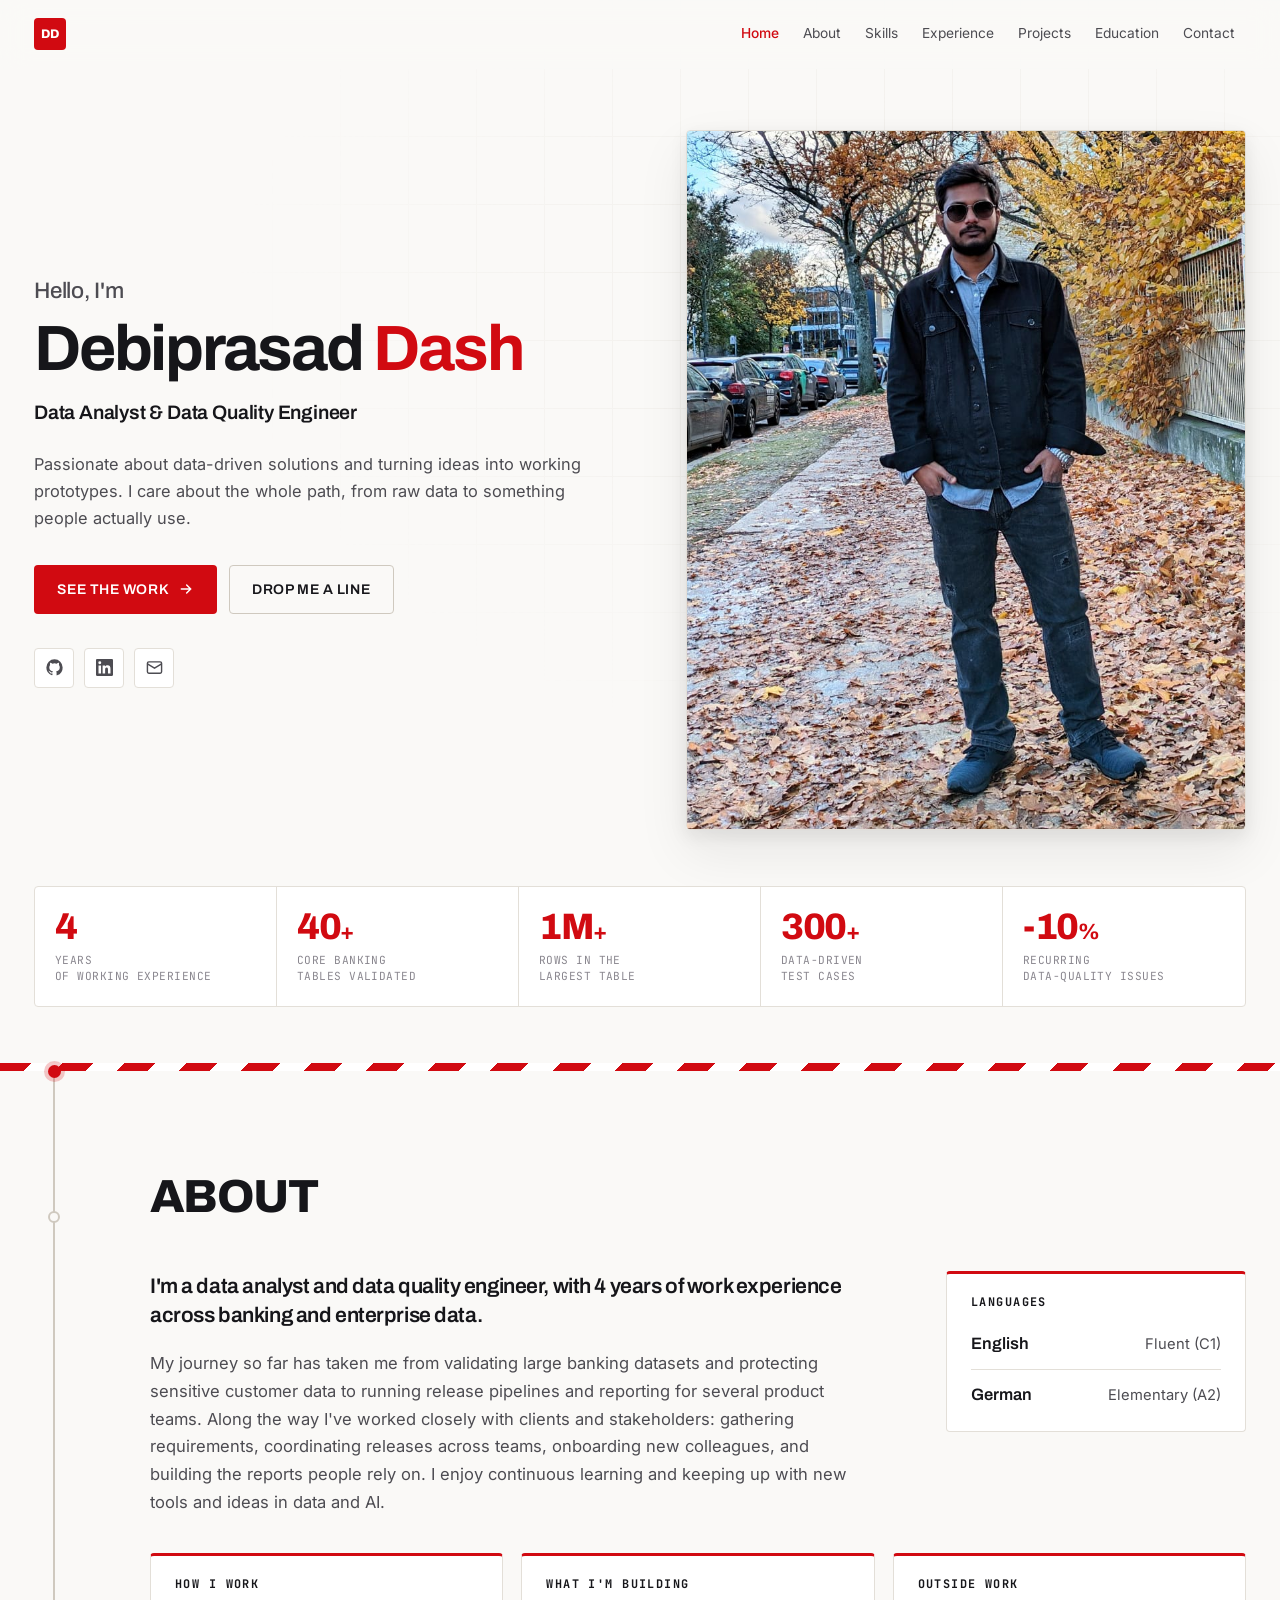
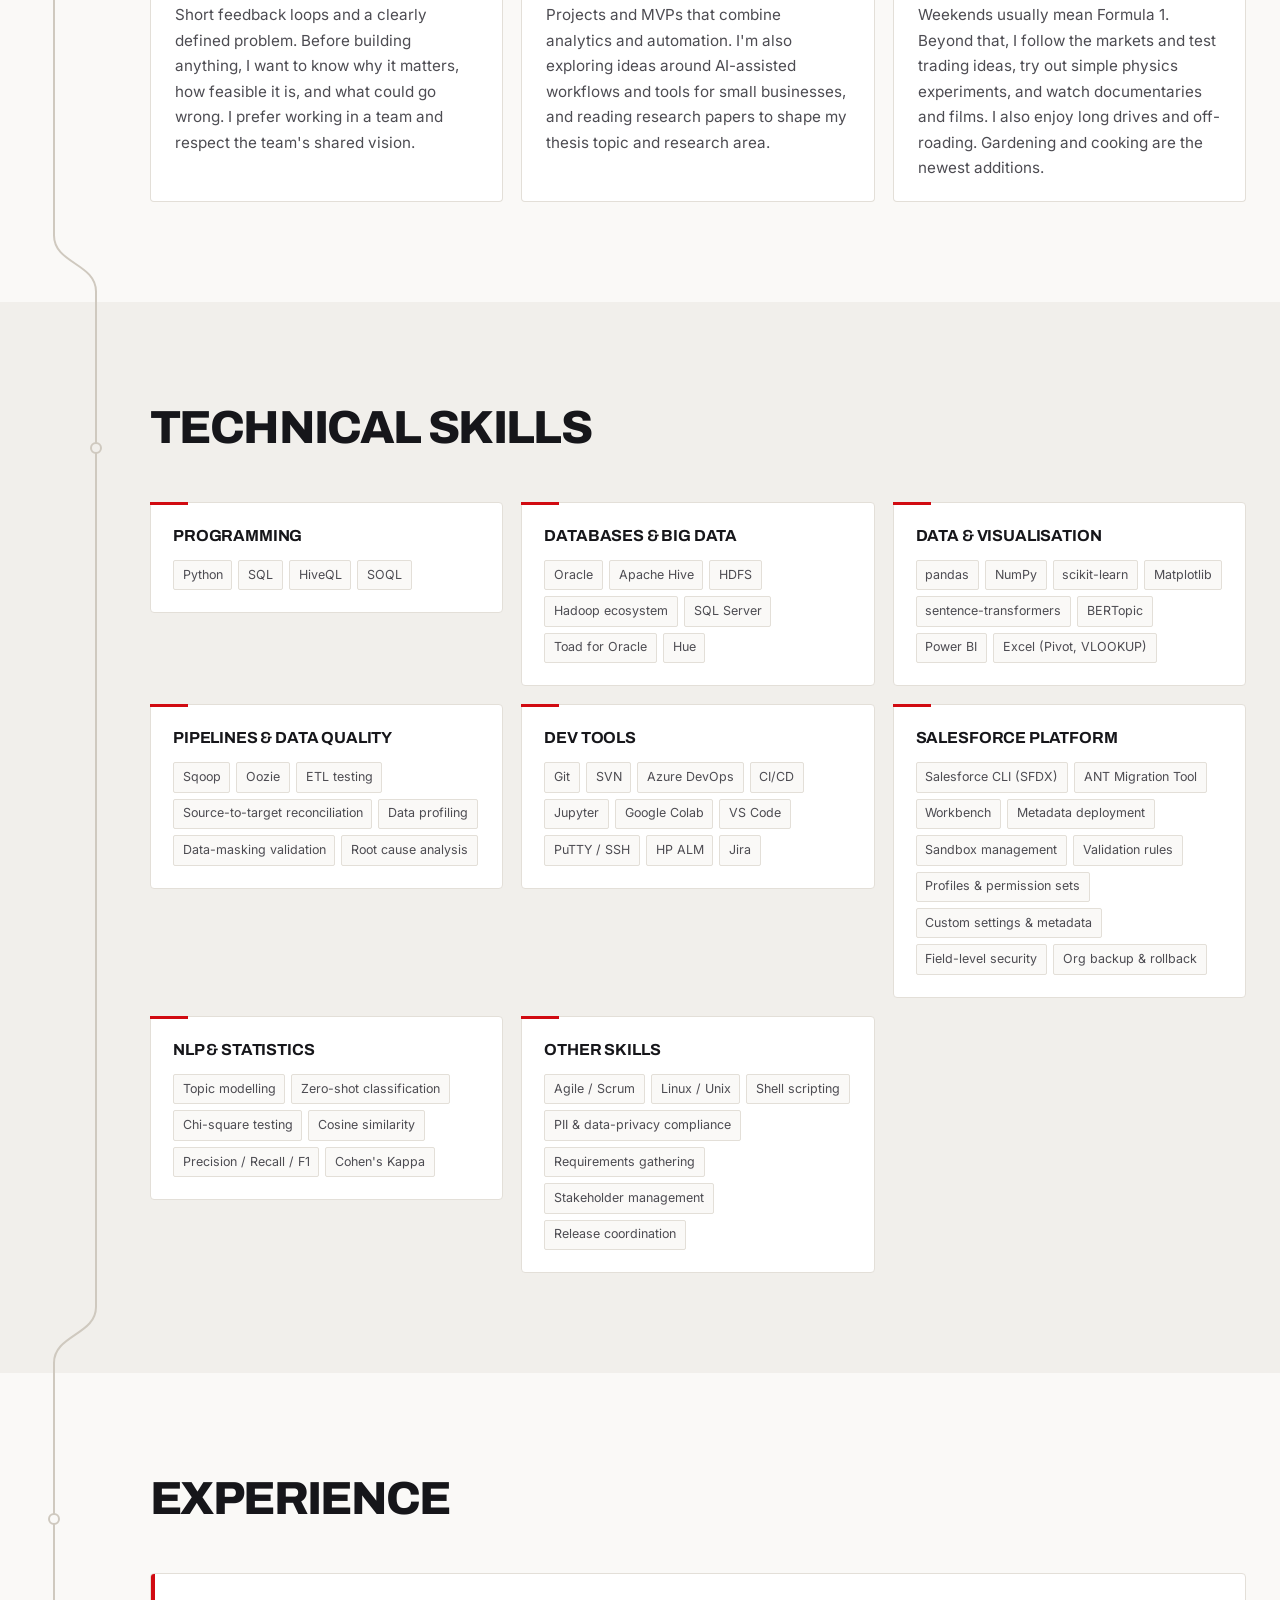
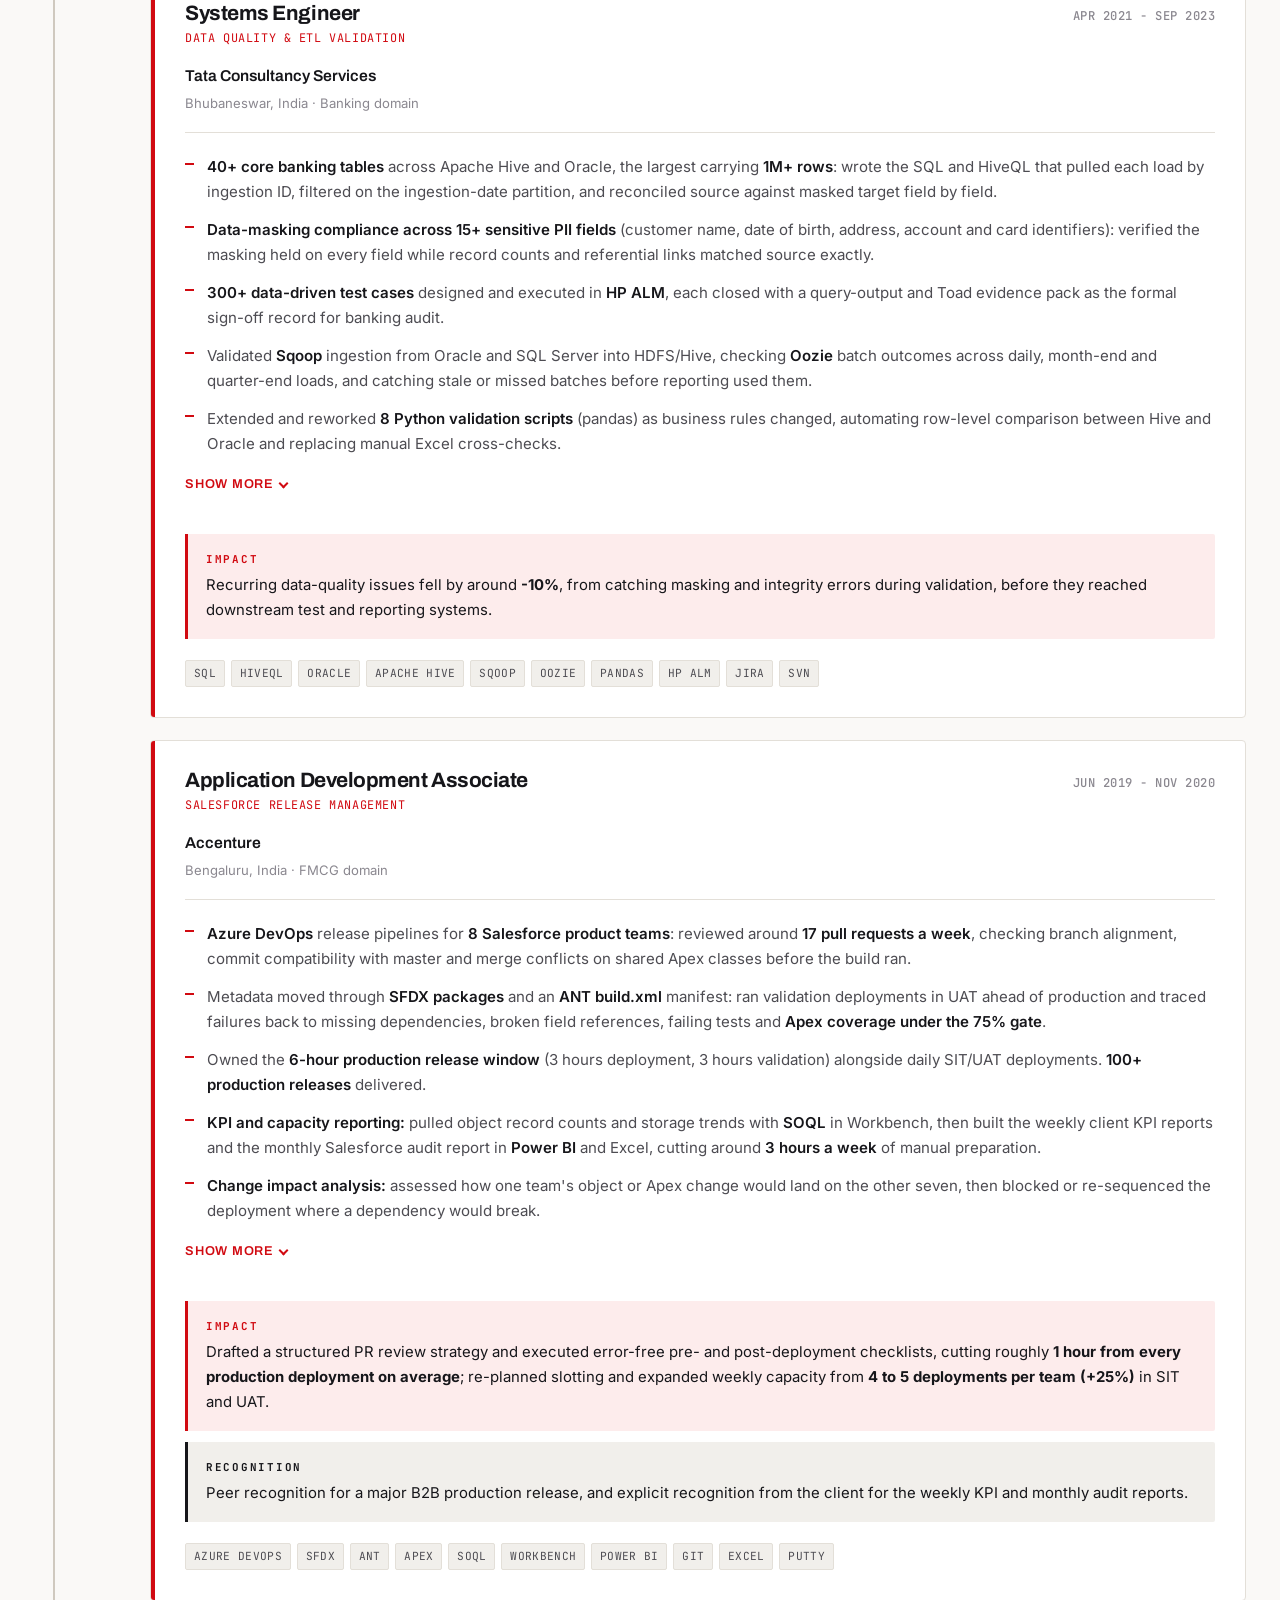
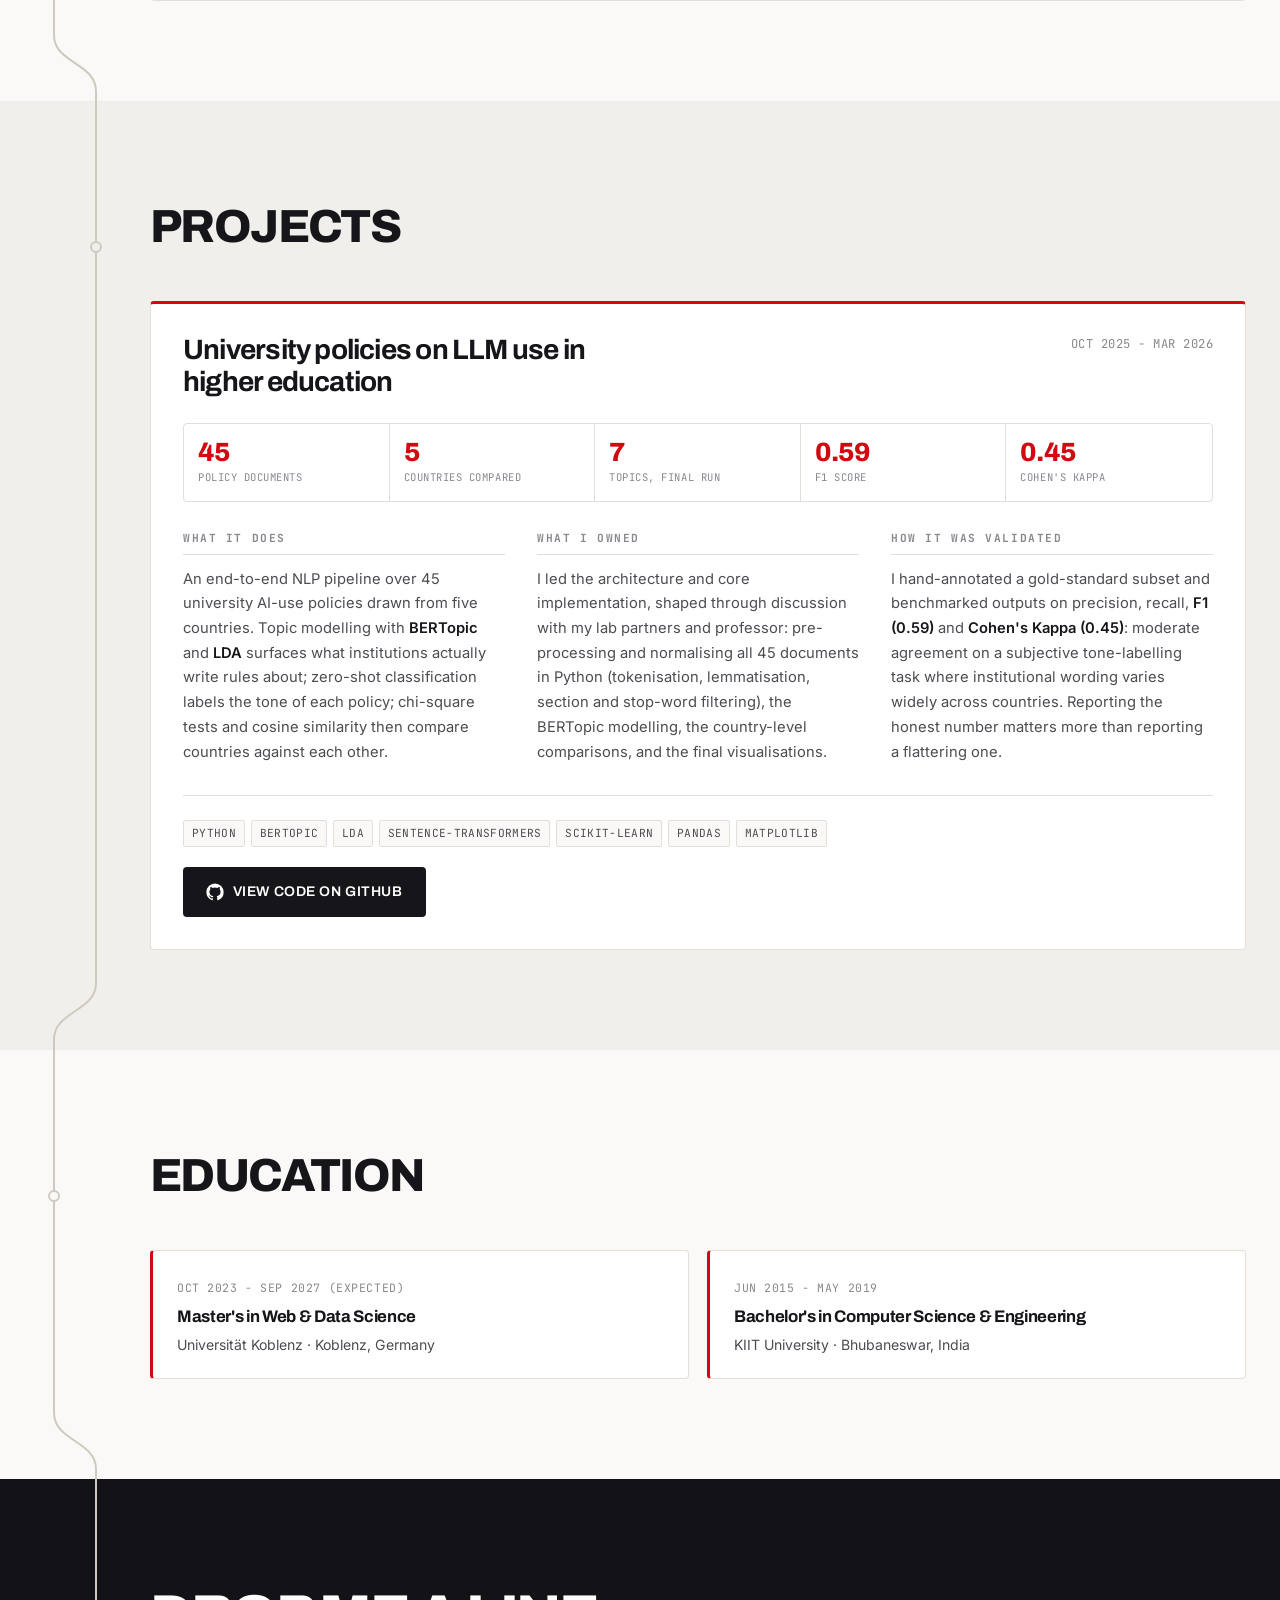
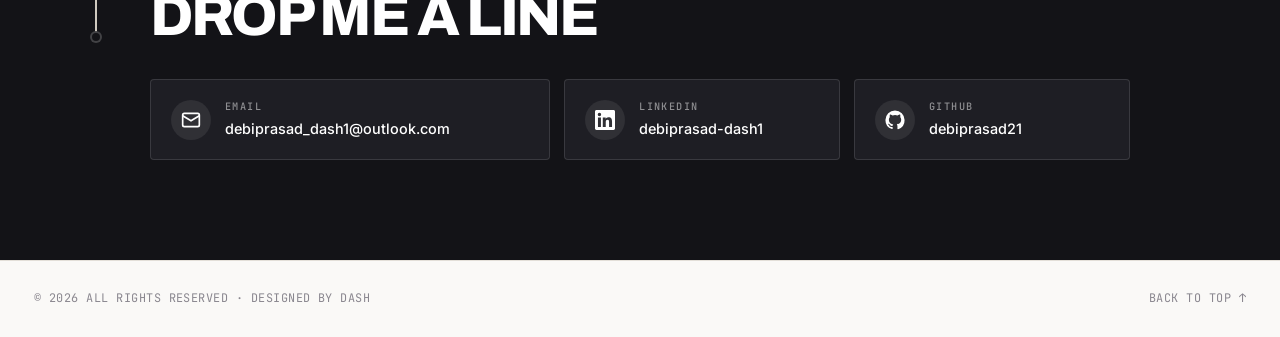
==== commit fbc56f98: "Recognition edit" ====
--- a/index.html
+++ b/index.html
@@ -114,7 +114,7 @@
         <li><span class="board__num">40<em>+</em></span><span class="board__label">Core banking<br />tables validated</span></li>
         <li><span class="board__num">1M<em>+</em></span><span class="board__label">Rows in the<br />largest table</span></li>
         <li><span class="board__num">300<em>+</em></span><span class="board__label">Data-driven<br />test cases</span></li>
-        <li><span class="board__num">10<em>%</em></span><span class="board__label">Recurring<br />data-quality issues</span></li>
+        <li><span class="board__num">-10<em>%</em></span><span class="board__label">Recurring<br />data-quality issues</span></li>
       </ul>
     </div>
 
@@ -310,7 +310,7 @@
             </p>
 
             <ul class="role__points">
-              <li><strong>40+ core banking tables</strong> across Apache Hive and Oracle, the largest carrying <strong>1M rows</strong>: wrote the SQL and HiveQL that pulled each load by ingestion ID, filtered on the ingestion-date partition, and reconciled source against masked target field by field.</li>
+              <li><strong>40+ core banking tables</strong> across Apache Hive and Oracle, the largest carrying <strong>1M+ rows</strong>: wrote the SQL and HiveQL that pulled each load by ingestion ID, filtered on the ingestion-date partition, and reconciled source against masked target field by field.</li>
               <li><strong>Data-masking compliance across 15+ sensitive PII fields</strong> (customer name, date of birth, address, account and card identifiers): verified the masking held on every field while record counts and referential links matched source exactly.</li>
               <li><strong>300+ data-driven test cases</strong> designed and executed in <strong>HP ALM</strong>, each closed with a query-output and Toad evidence pack as the formal sign-off record for banking audit.</li>
               <li>Validated <strong>Sqoop</strong> ingestion from Oracle and SQL Server into HDFS/Hive, checking <strong>Oozie</strong> batch outcomes across daily, month-end and quarter-end loads, and catching stale or missed batches before reporting used them.</li>
@@ -327,7 +327,7 @@
 
             <p class="role__impact">
               <span>Impact</span>
-              Recurring data-quality issues fell by around <strong>10%</strong>, from catching masking and
+              Recurring data-quality issues fell by around <strong>-10%</strong>, from catching masking and
               integrity errors during validation, before they reached downstream test and reporting systems.
             </p>
 
@@ -372,14 +372,14 @@
 
             <p class="role__impact">
               <span>Impact</span>
-              Drafted a structured PR review strategy and executed error‑free pre‑ and post‑deployment checklists, cutting roughly
-              <strong>1 hour from every production deployment on average</strong>; re‑planned slotting and expanded weekly capacity
+              Drafted a structured PR review strategy and executed error-free pre- and post-deployment checklists, cutting roughly
+              <strong>1 hour from every production deployment on average</strong>; re-planned slotting and expanded weekly capacity
               from <strong>4 to 5 deployments per team (+25%)</strong> in SIT and UAT.
             </p>
 
             <p class="role__impact role__impact--recognition">
               <span>Recognition</span>
-              Appreciated by the B2B client for production release delivery, and for the clean design and automation of
+              Peer recognition for a major B2B production release, and explicit recognition from the client for the
               weekly KPI and monthly audit reports.
             </p>
 
@@ -440,10 +440,10 @@
               <div class="case__col">
                 <h4>What I owned</h4>
                 <p>
-                  Pre-processing and normalising all 45 documents in Python (tokenisation,
-                  lemmatisation, section and stop-word filtering), which cut text noise before
-                  modelling and standardised inputs across the team. Then the BERTopic
-                  implementation, the country-level comparisons, and the final visualisations.
+                  I led the architecture and core implementation, shaped through discussion with my
+                  lab partners and professor: pre-processing and normalising all 45 documents in Python
+                  (tokenisation, lemmatisation, section and stop-word filtering), the BERTopic
+                  modelling, the country-level comparisons, and the final visualisations.
                 </p>
               </div>
               <div class="case__col">
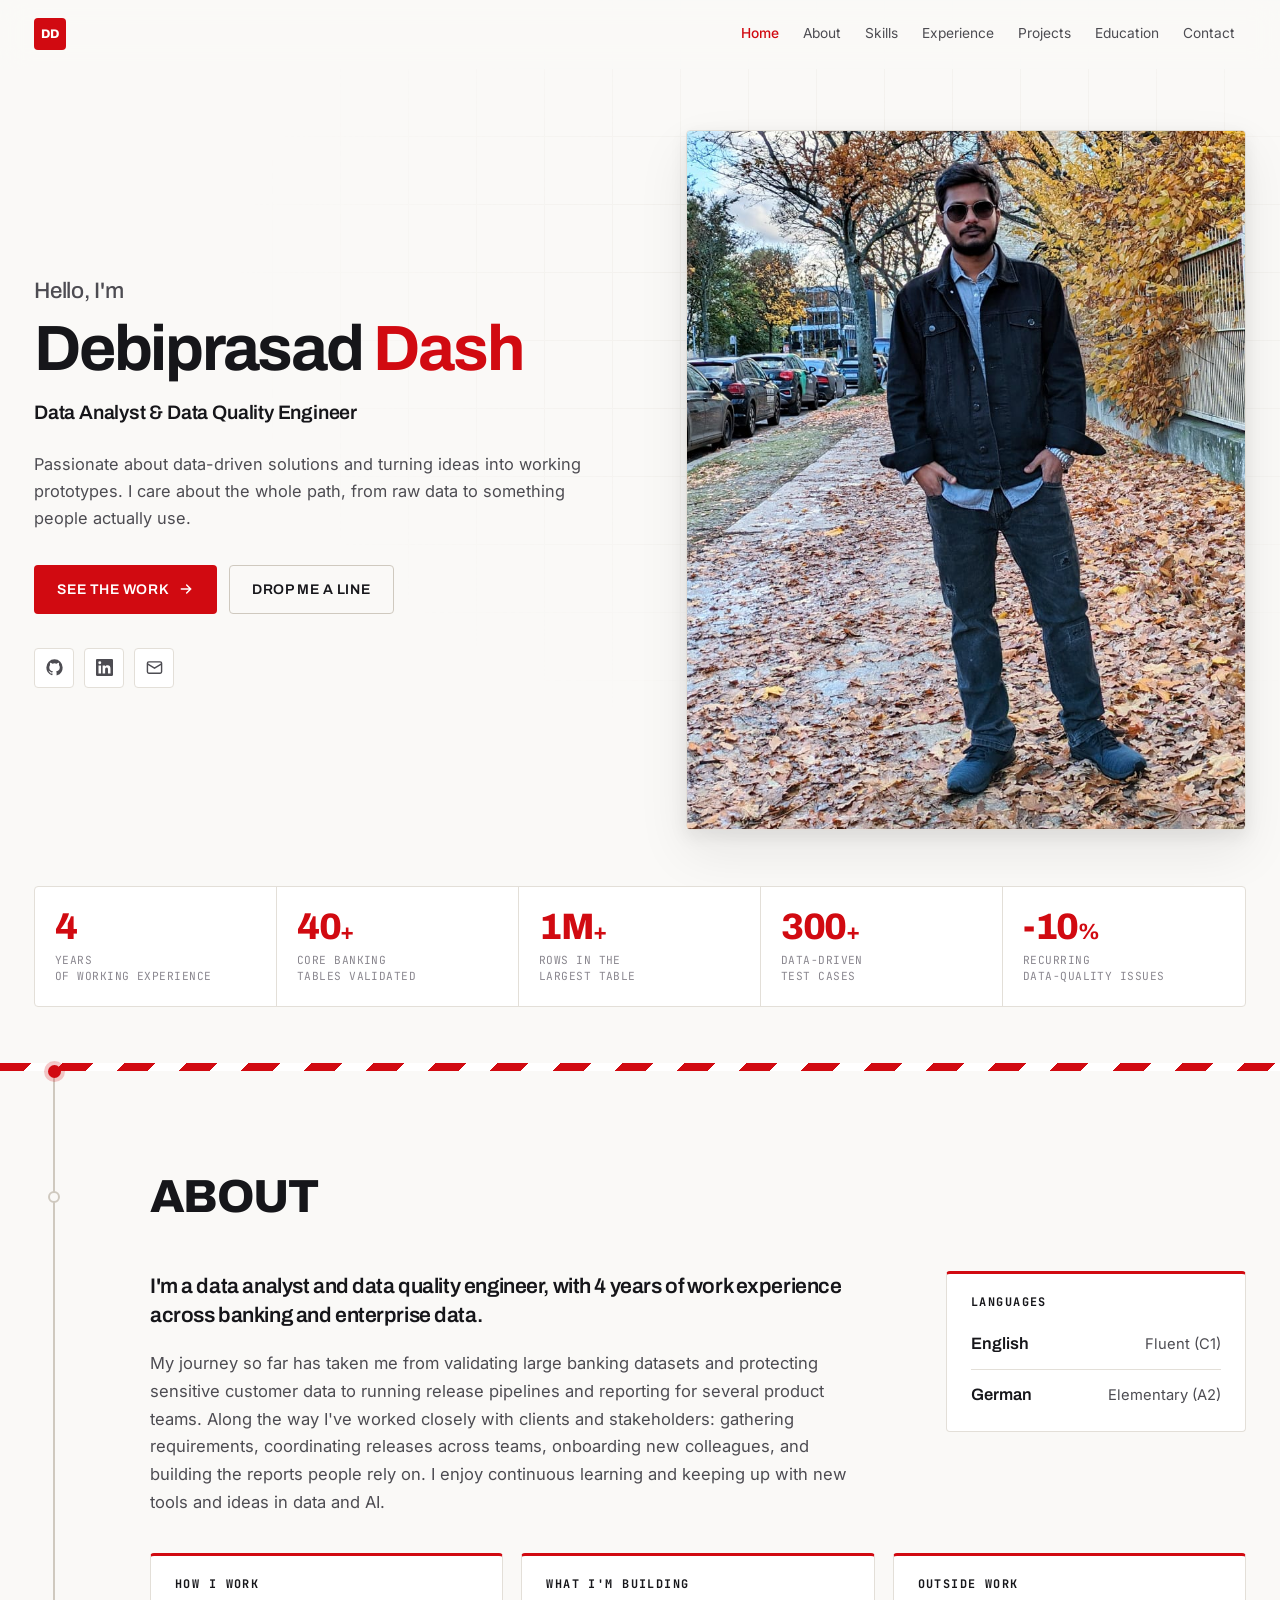
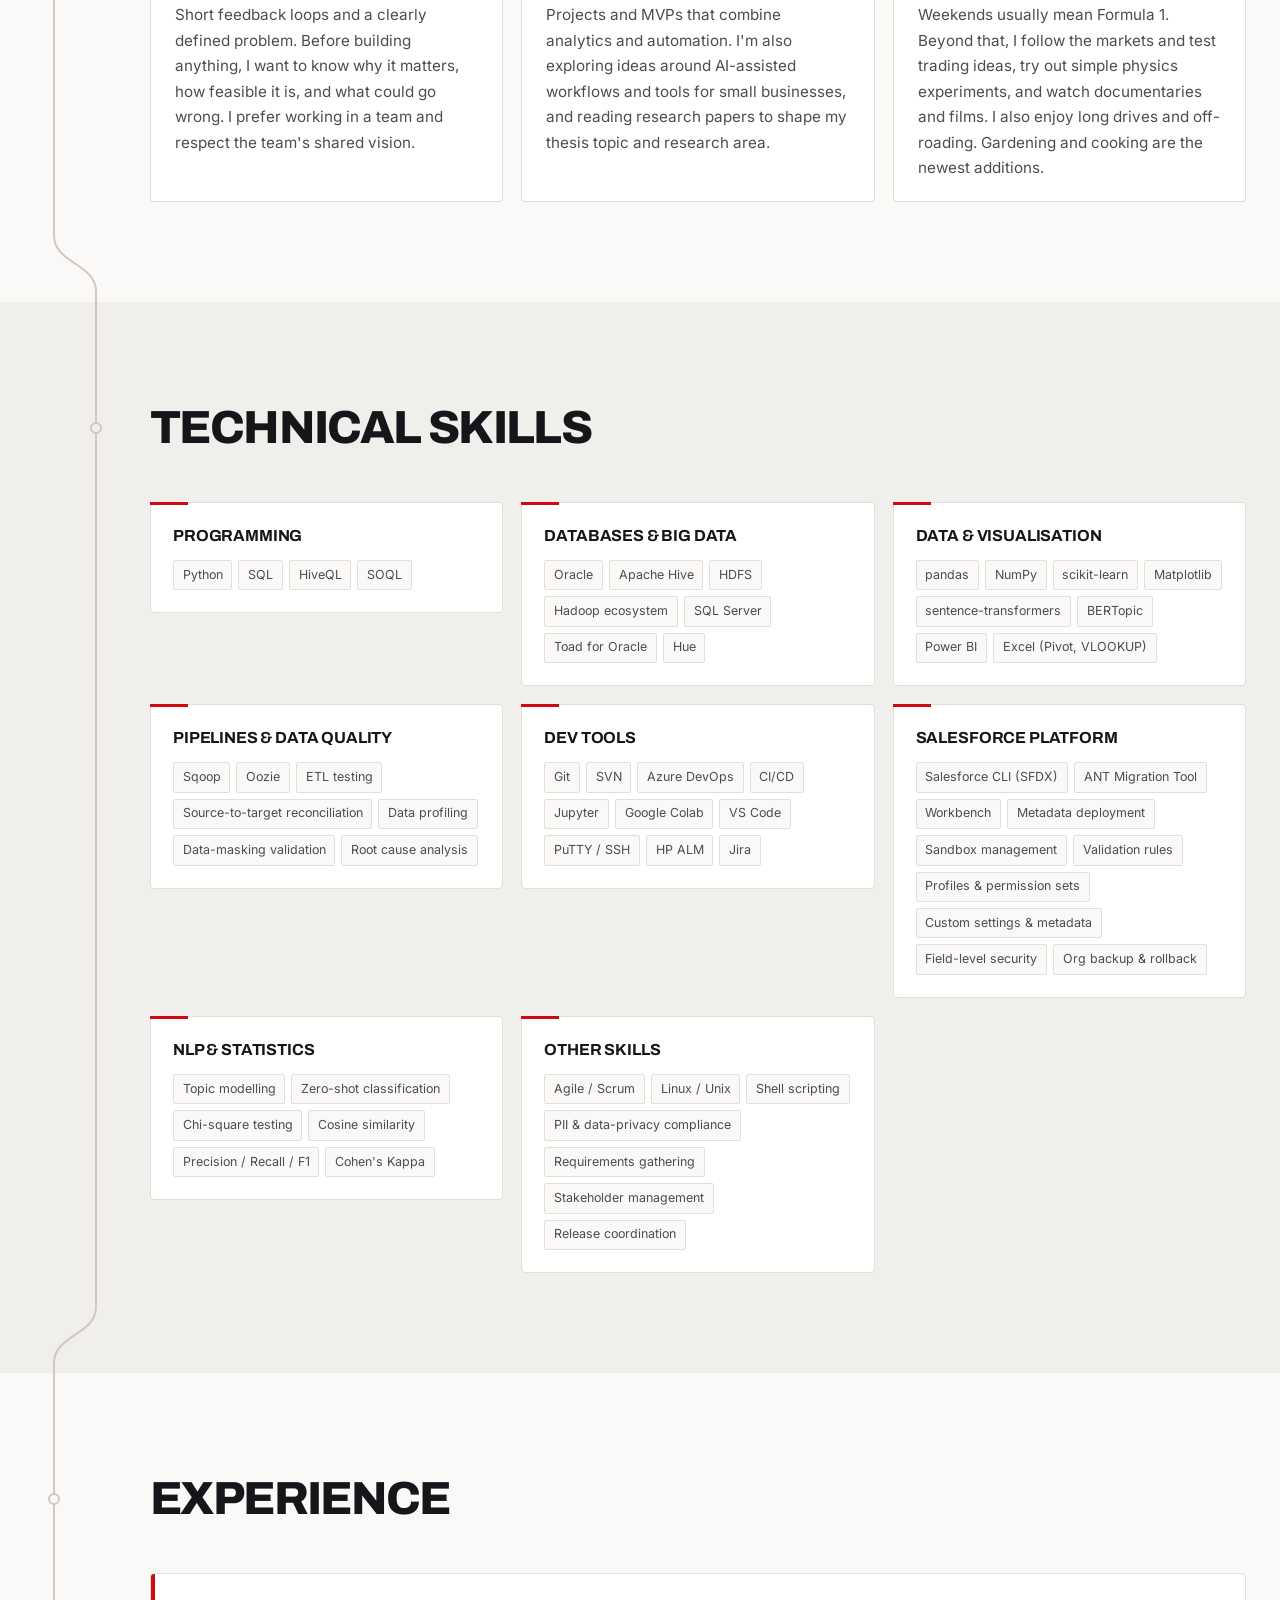
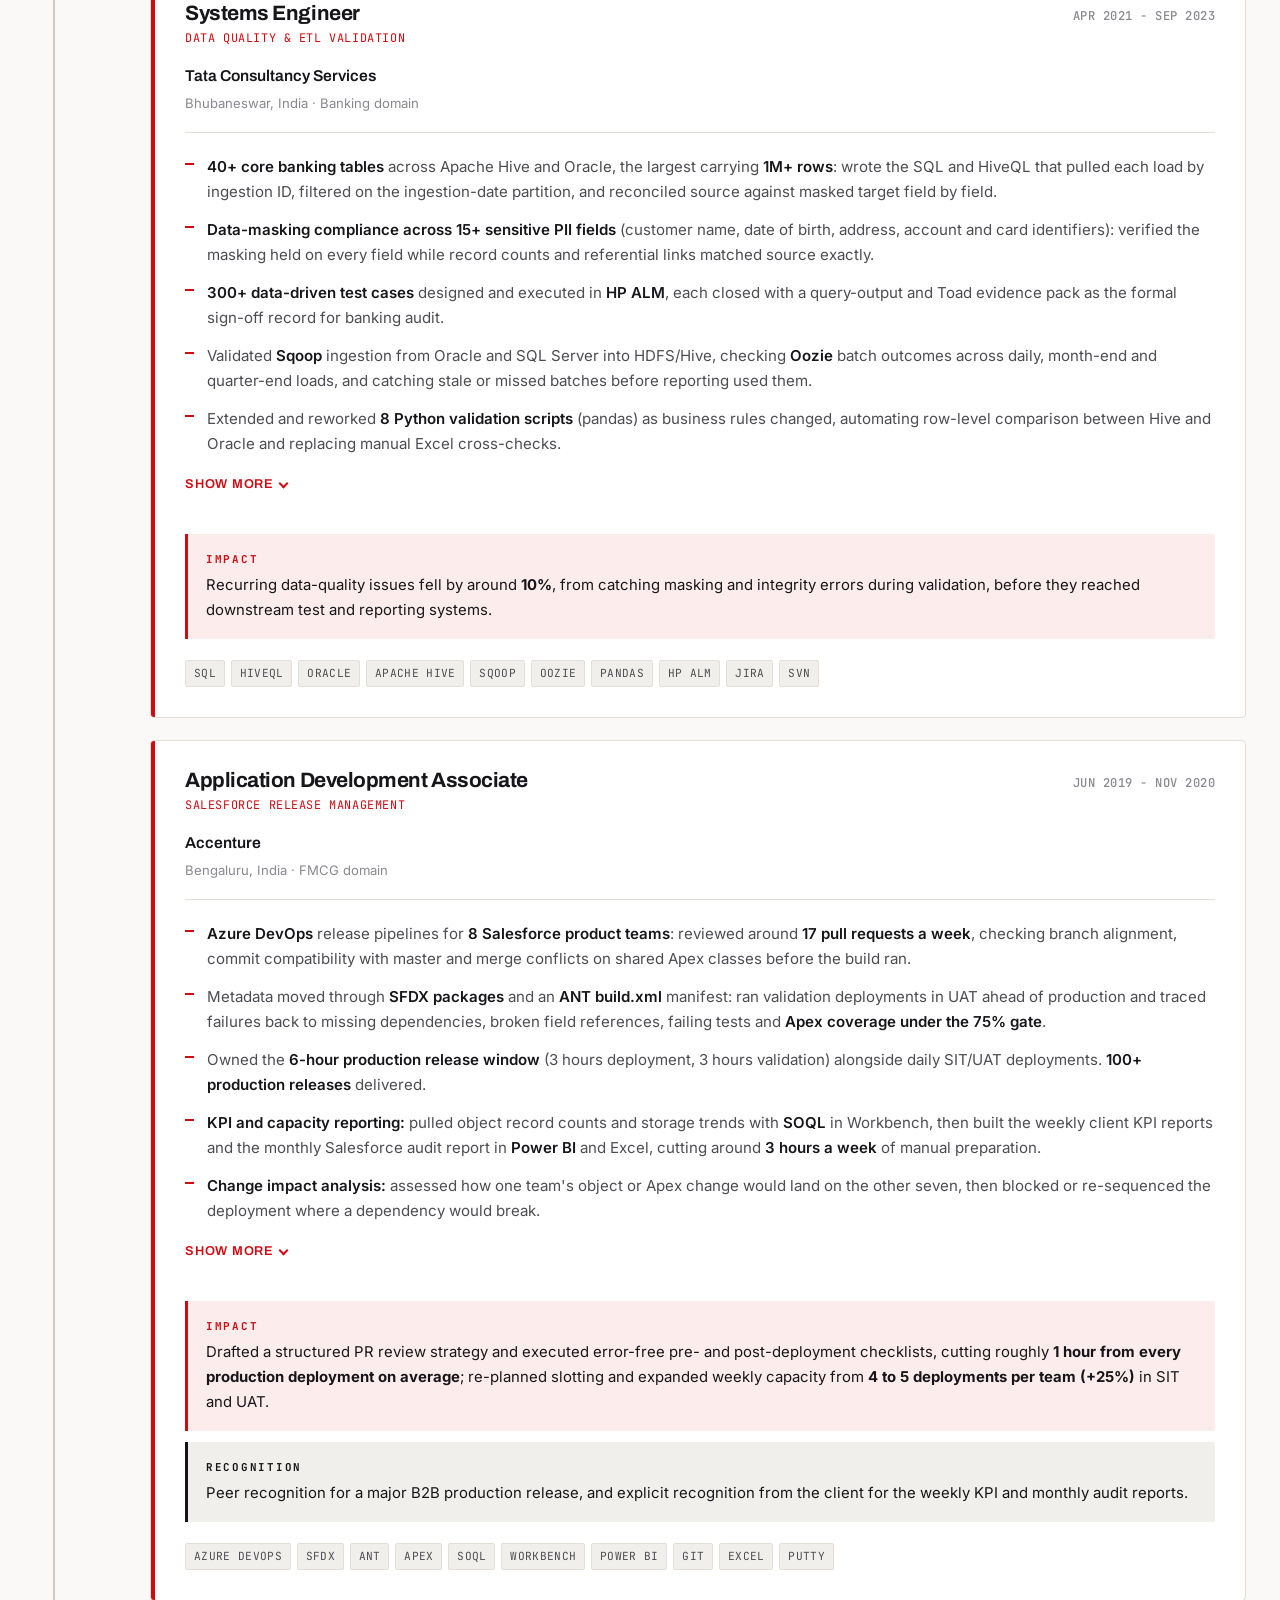
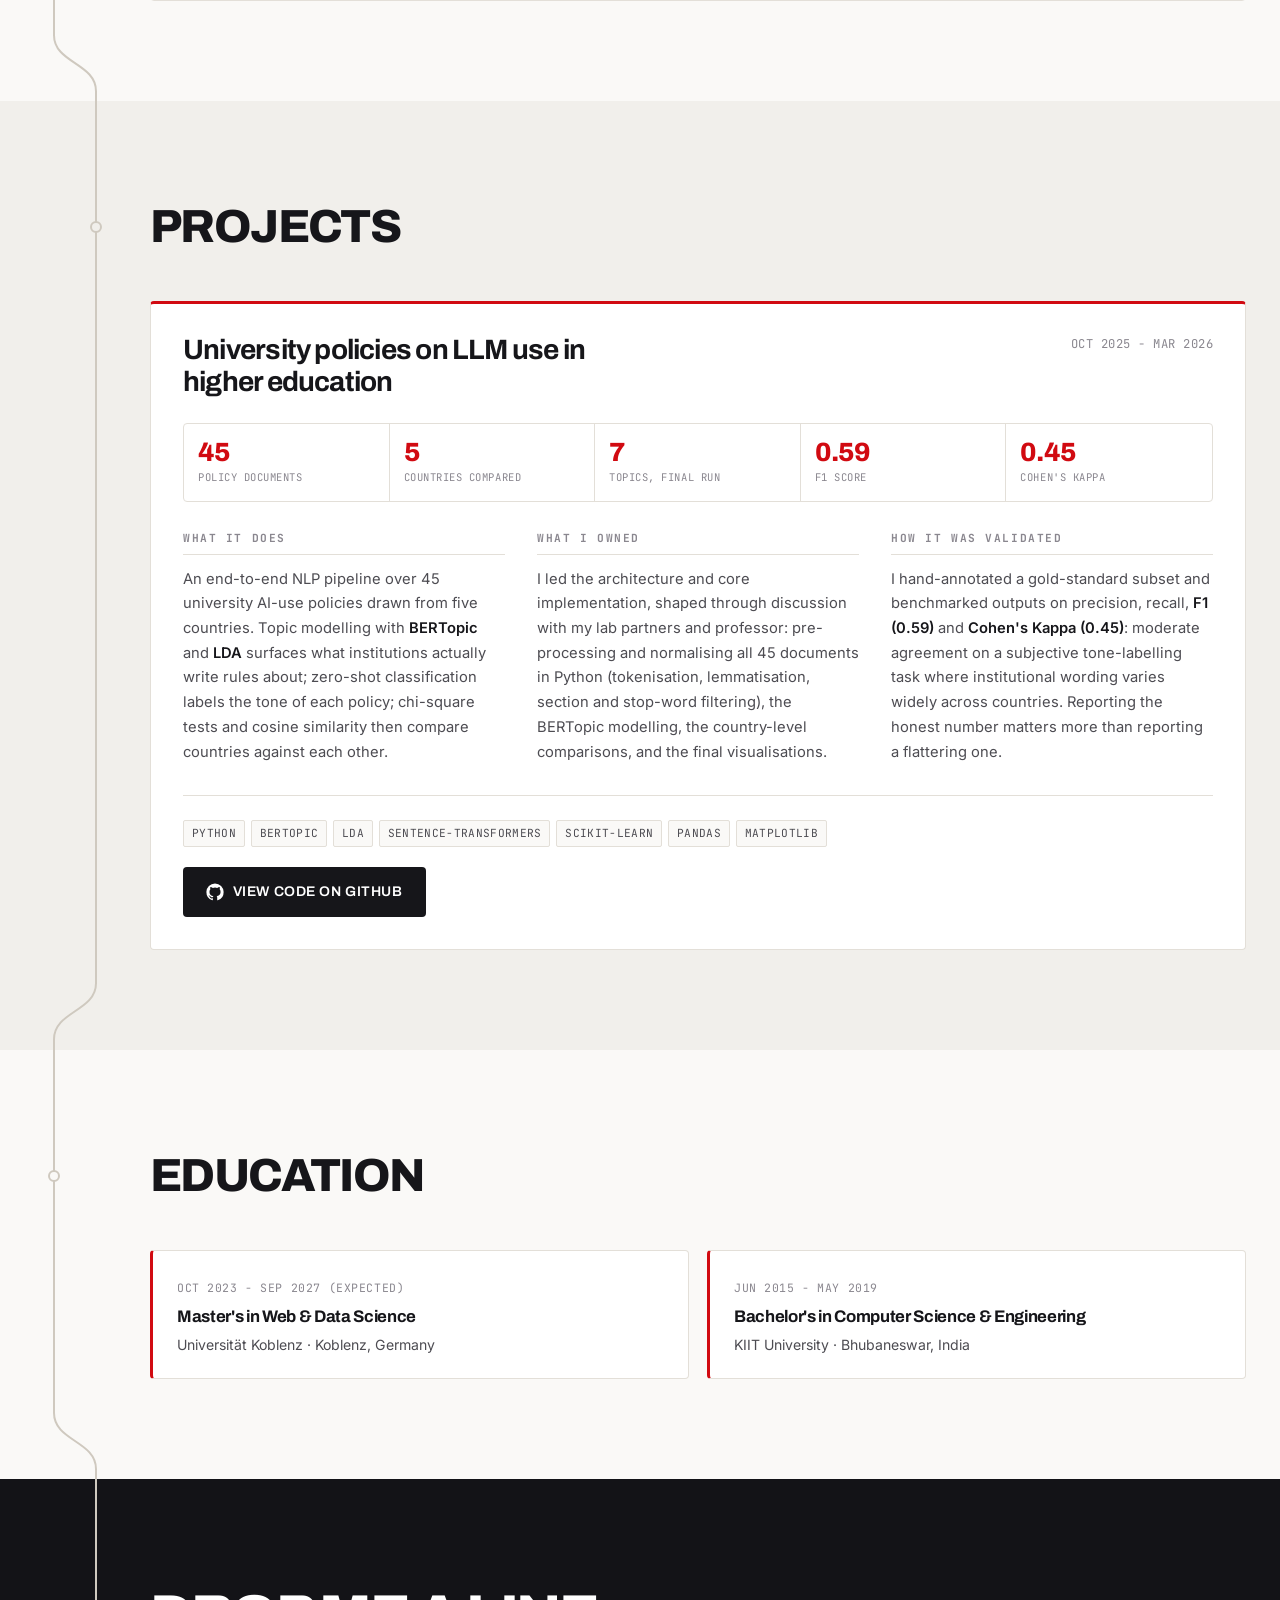
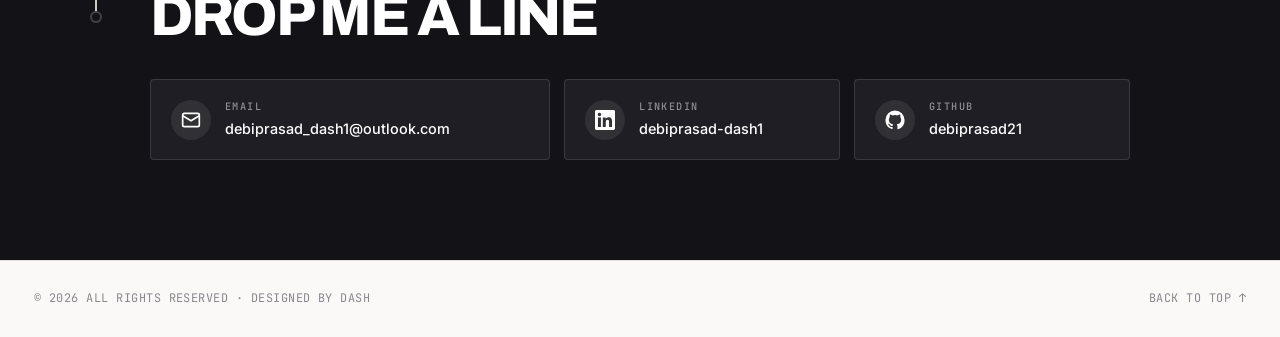
==== commit f87b37f2: "updated exp" ====
--- a/index.html
+++ b/index.html
@@ -327,7 +327,7 @@
 
             <p class="role__impact">
               <span>Impact</span>
-              Recurring data-quality issues fell by around <strong>-10%</strong>, from catching masking and
+              Recurring data-quality issues fell by around <strong>10%</strong>, from catching masking and
               integrity errors during validation, before they reached downstream test and reporting systems.
             </p>
 
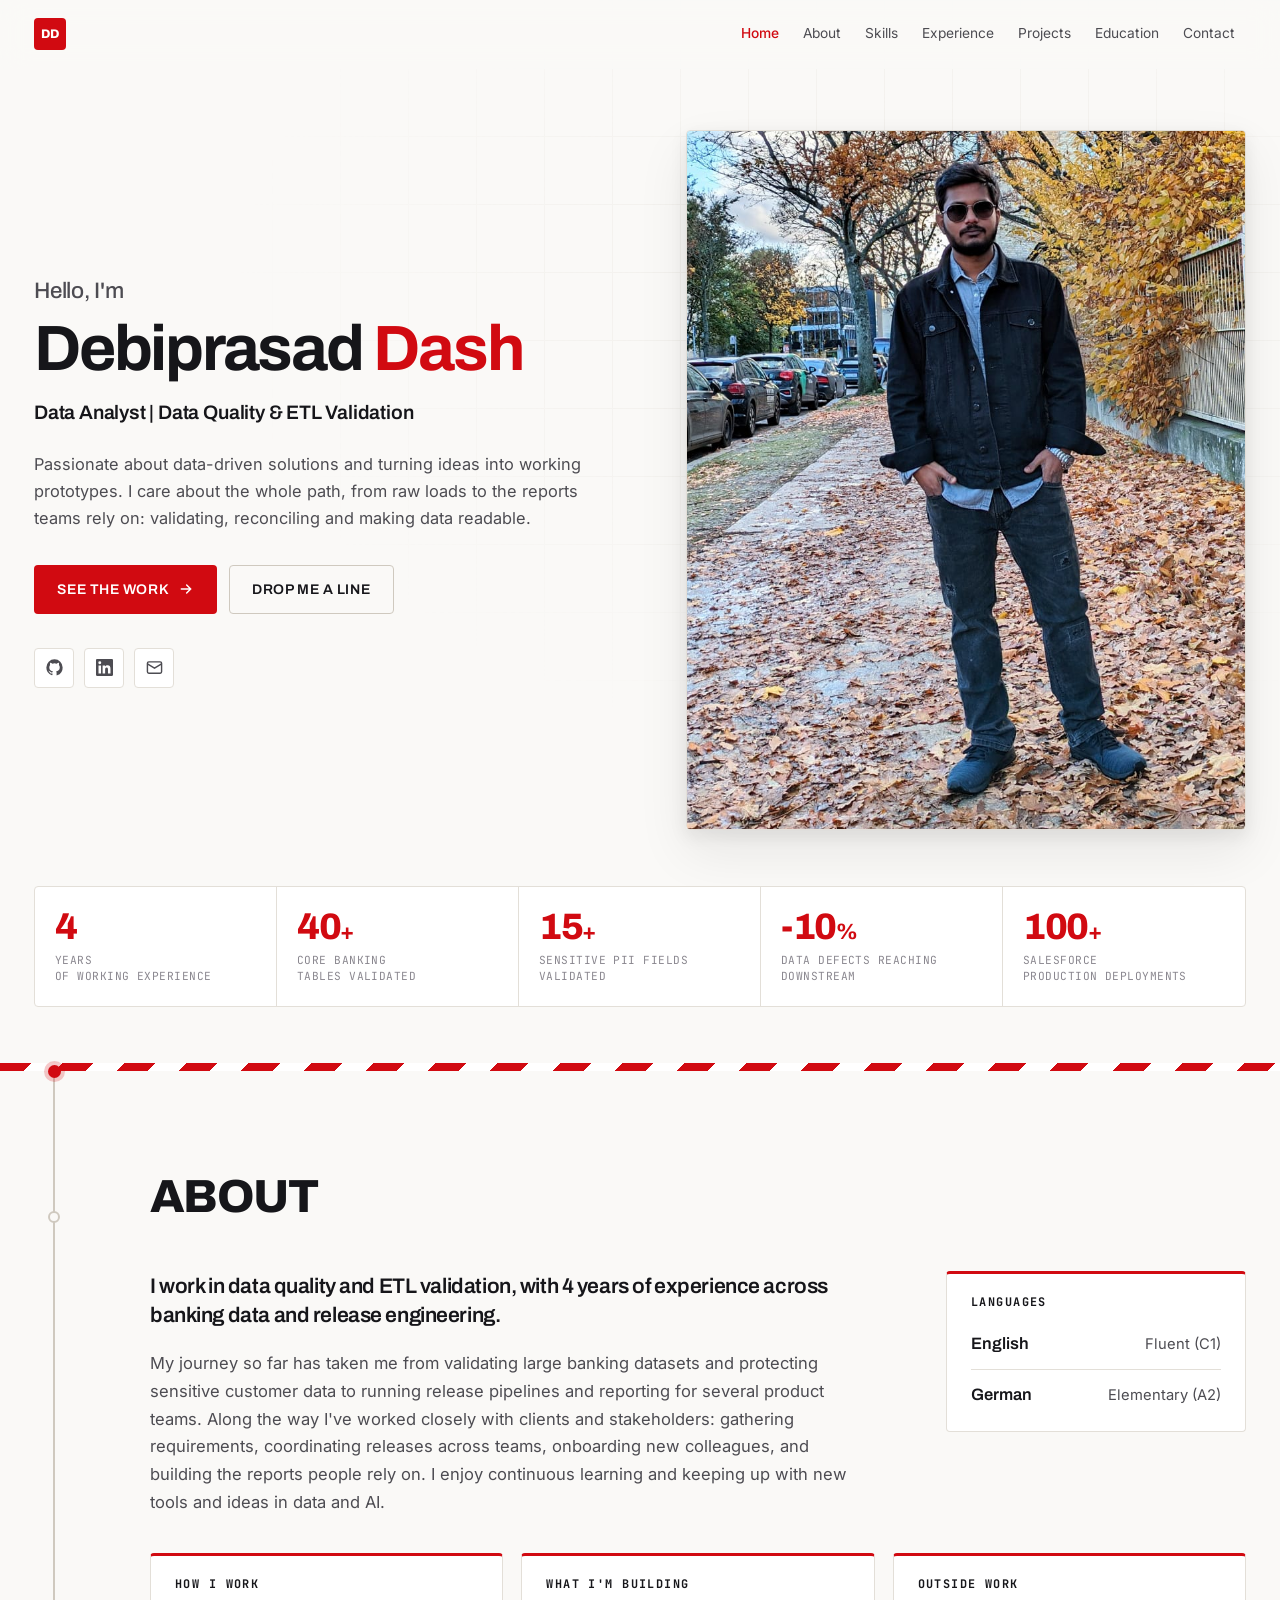
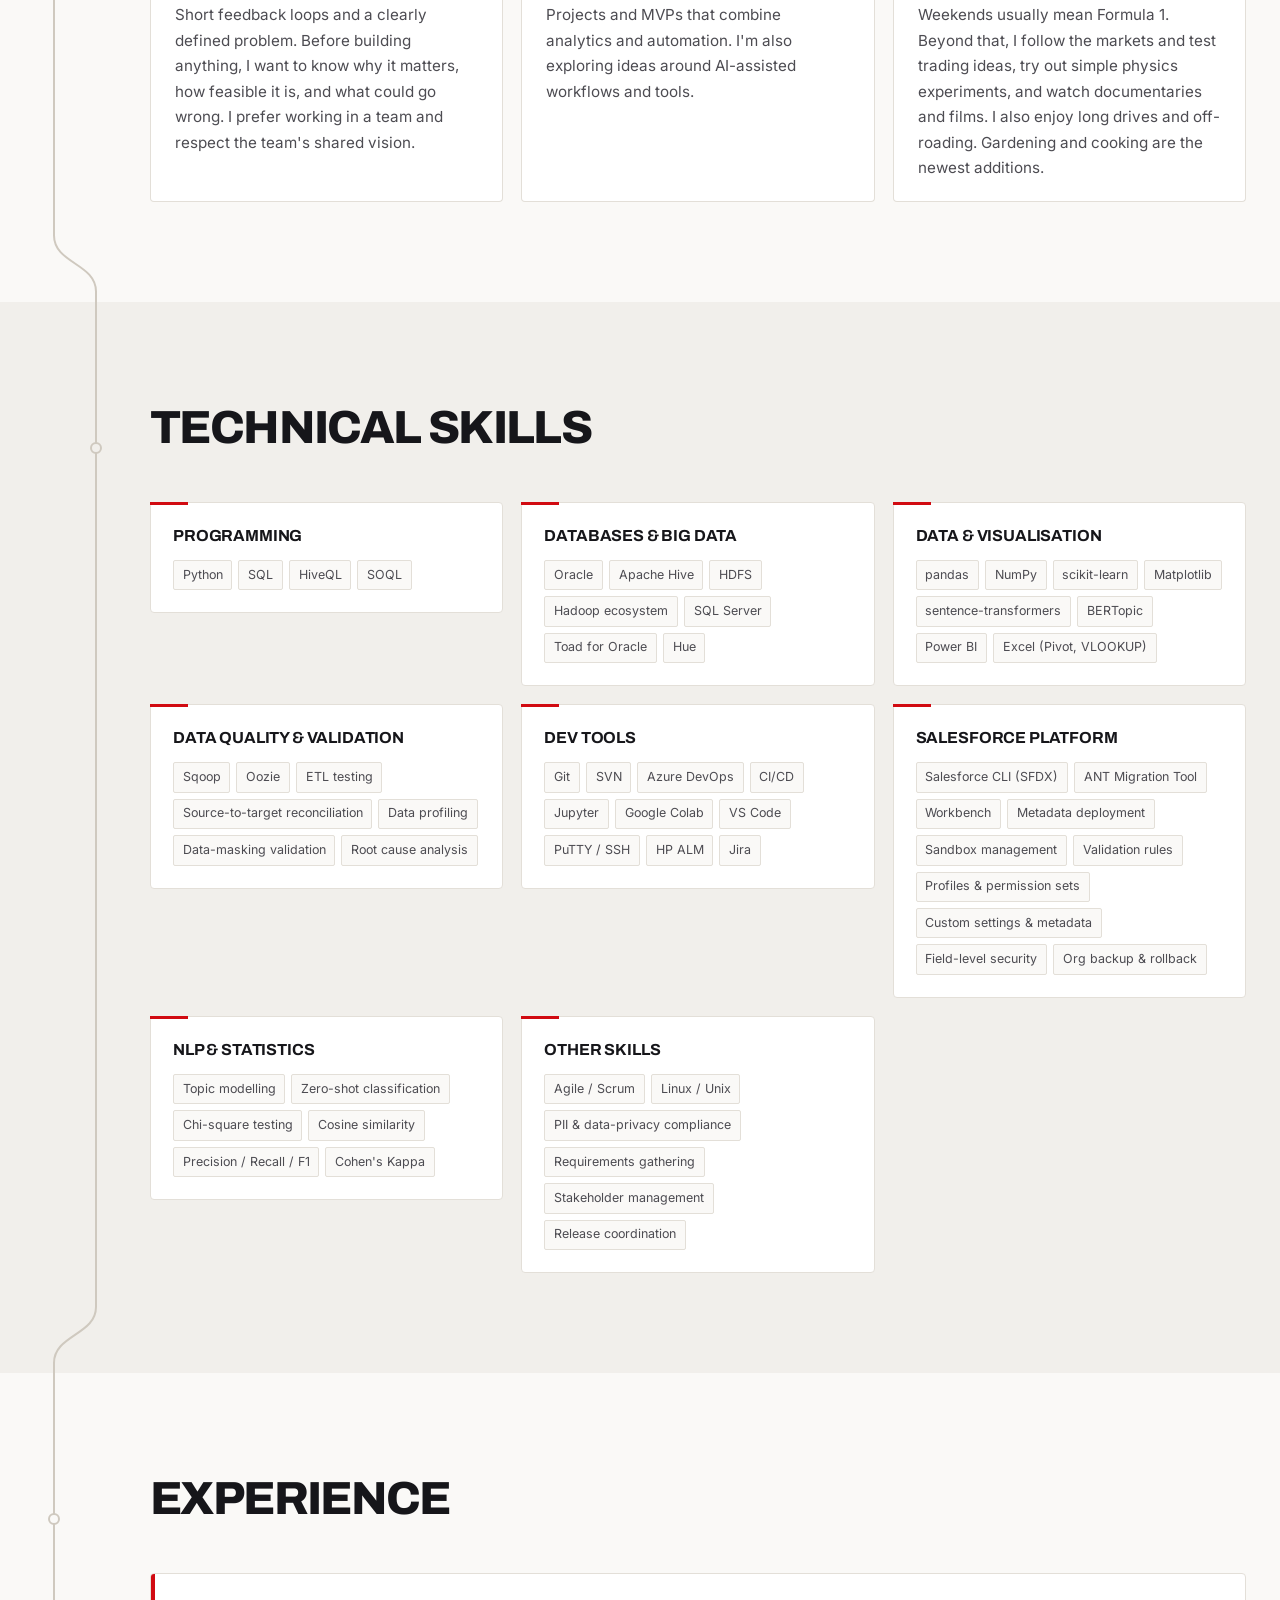
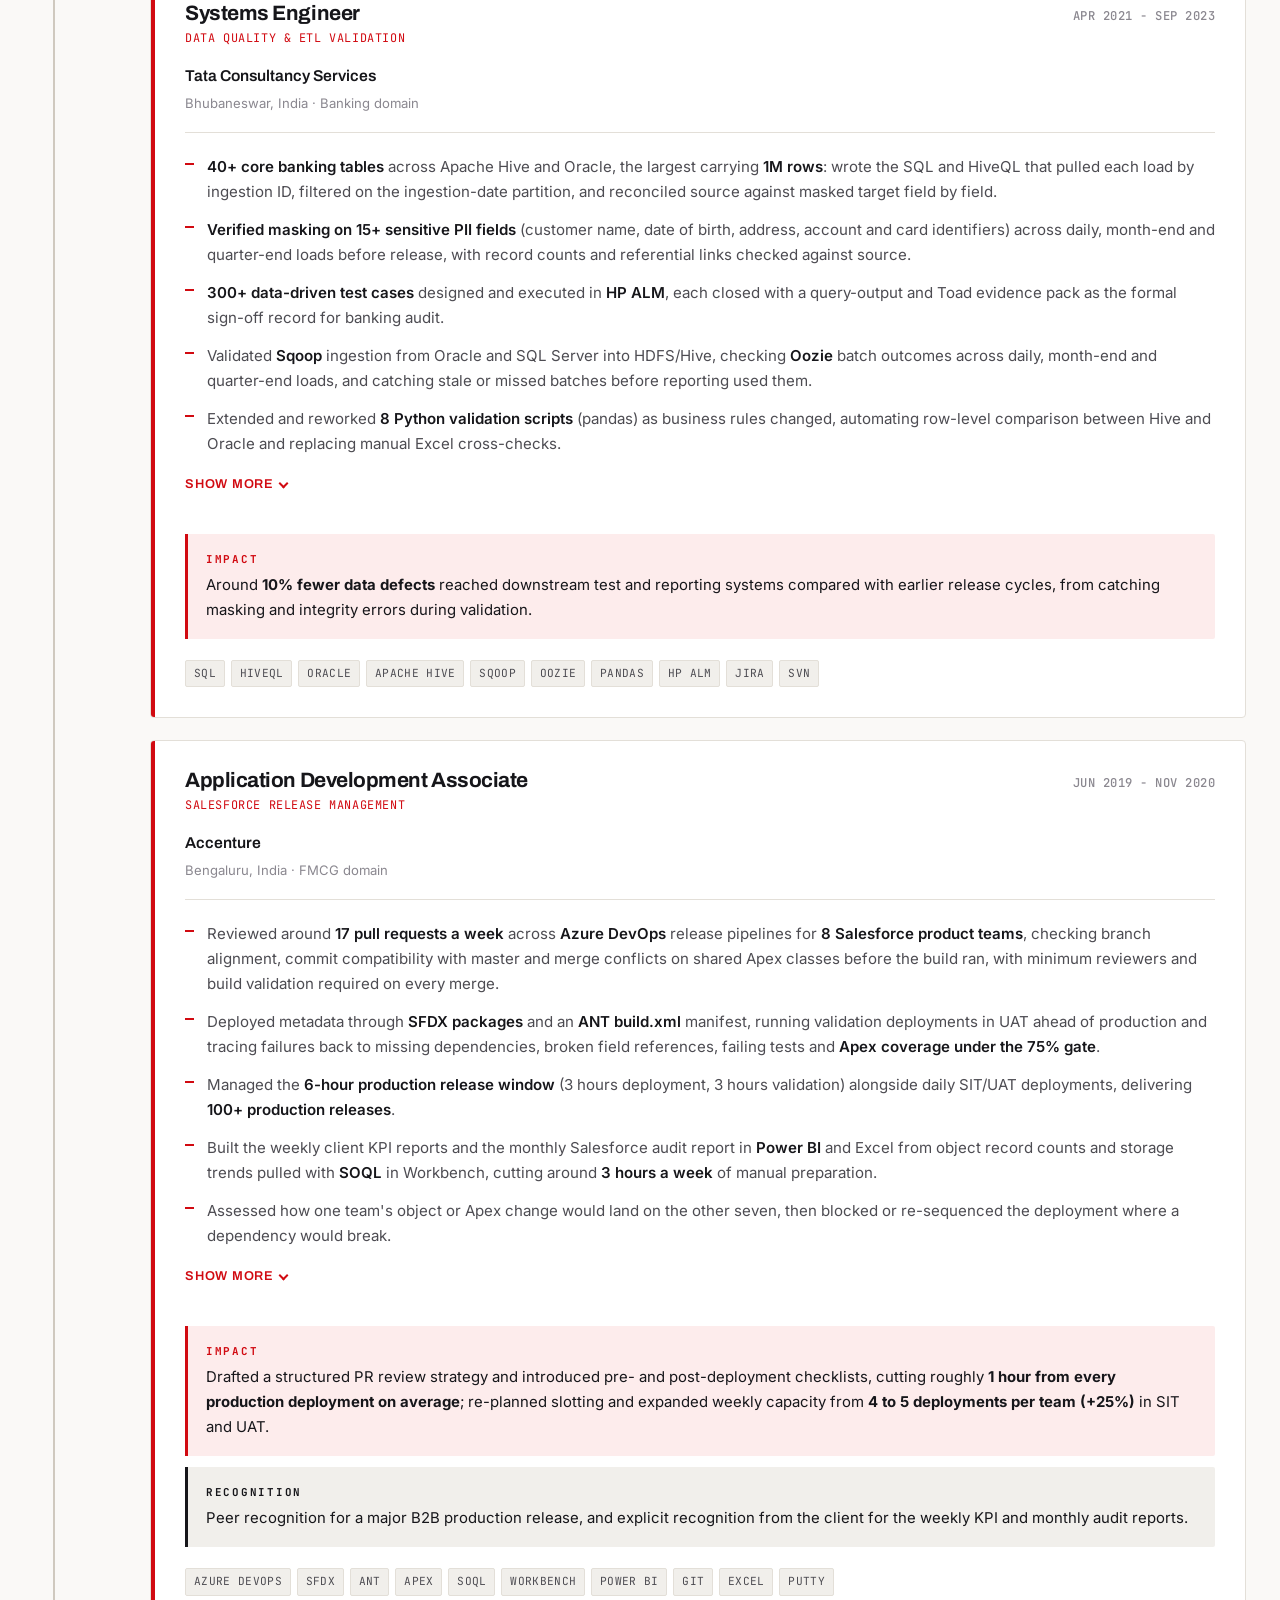
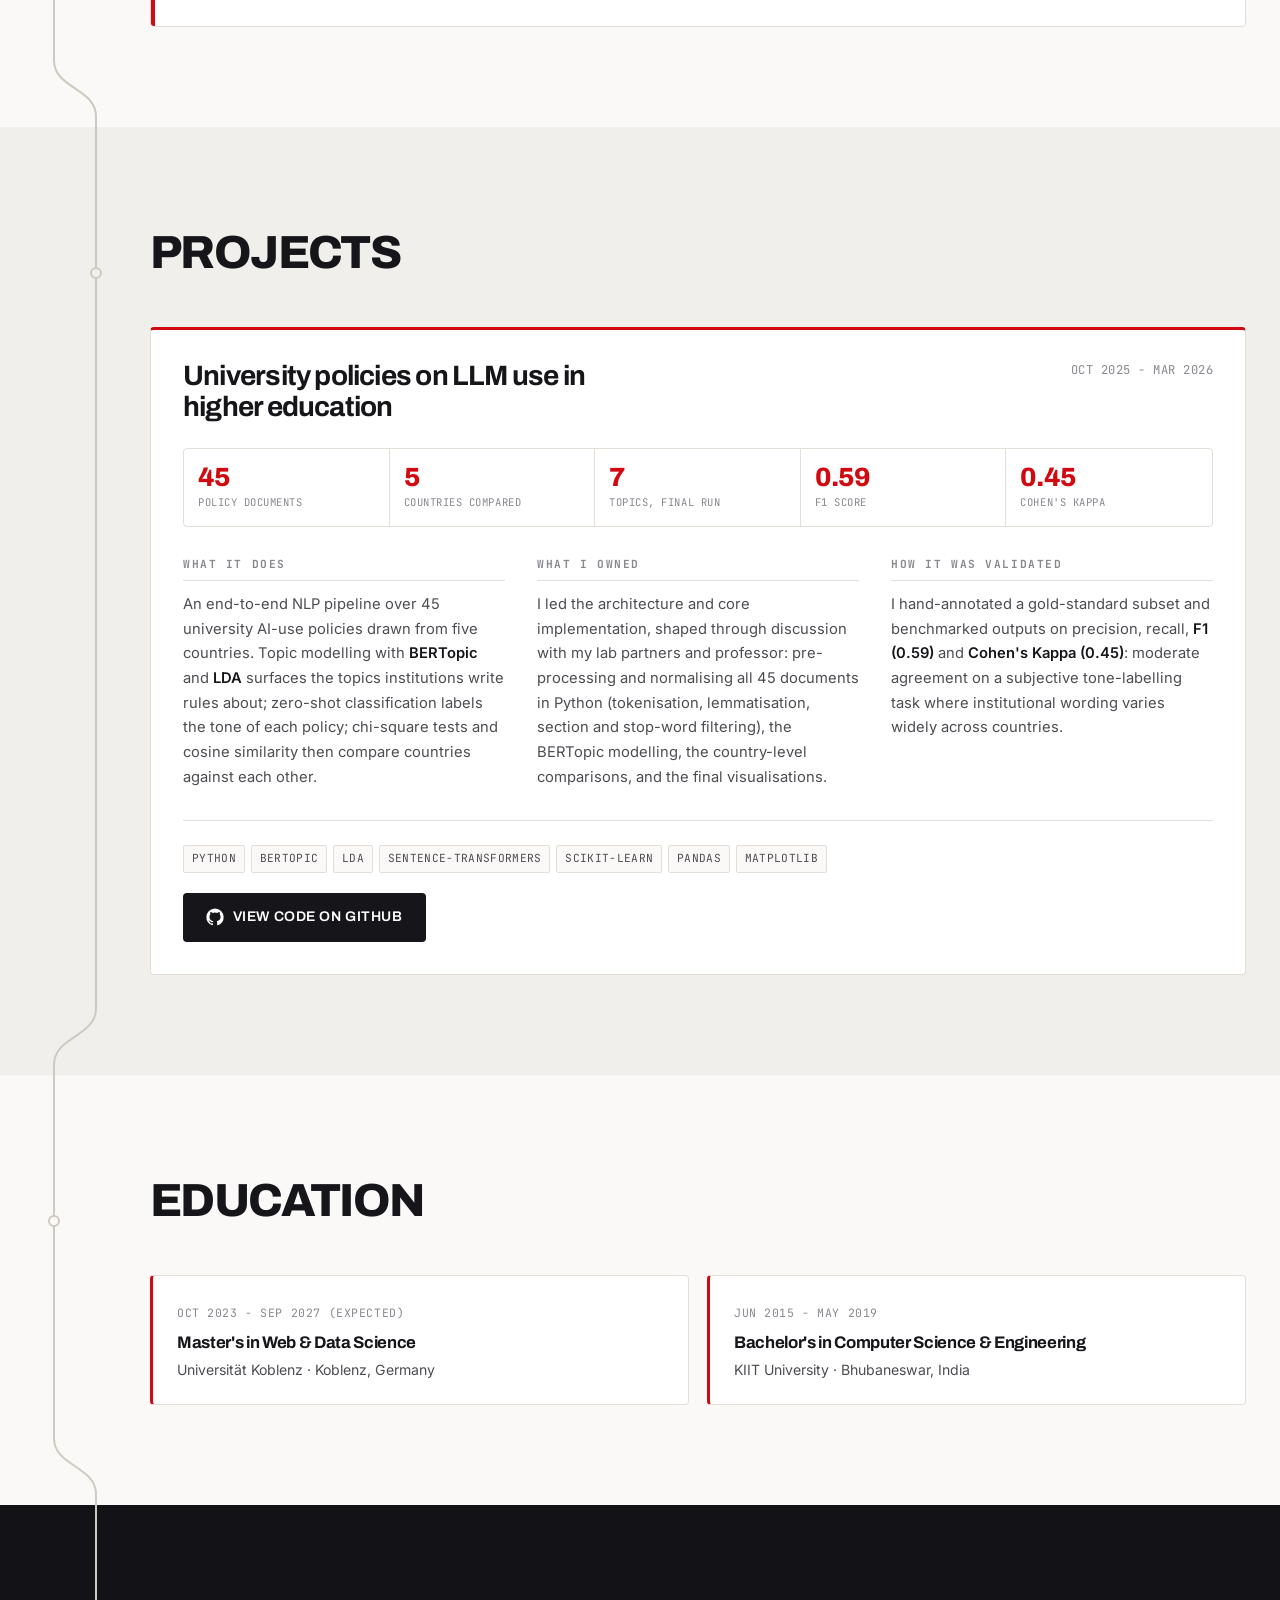
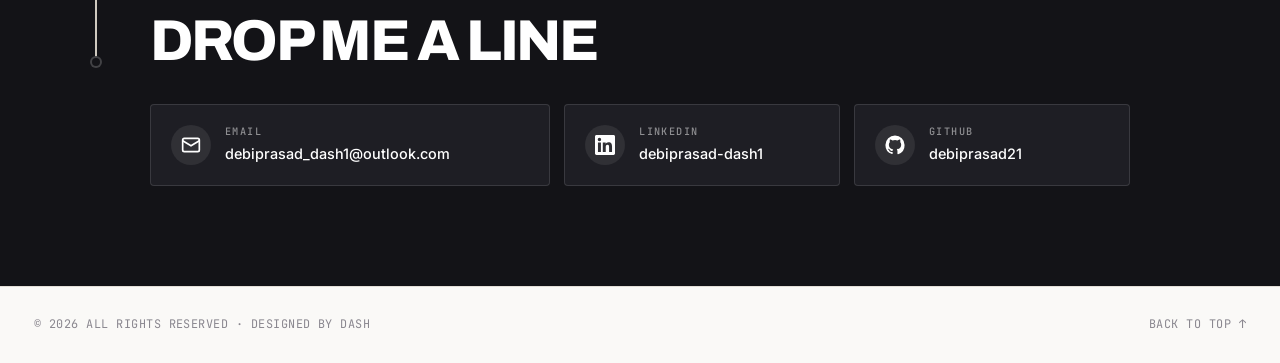
==== commit c9283f70: "updated exp" ====
--- a/index.html
+++ b/index.html
@@ -11,12 +11,12 @@
        It must be an absolute URL. If you move to a custom domain,
        replace https://debiprasad21.github.io in the 3 lines marked ★.
        ============================================================ -->
-  <title>Debiprasad Dash | Data Analyst &amp; Data Quality Engineer</title>
-  <meta name="description" content="Data analyst and data quality engineer based in Koblenz, Germany. Passionate about data-driven solutions and prototyping ideas. SQL, Python, Power BI and NLP." />
+  <title>Debiprasad Dash | Data Analyst | Data Quality &amp; ETL Validation</title>
+  <meta name="description" content="Data analyst focused on data quality and ETL validation, based in Koblenz, Germany. Banking data, SQL, Python and Power BI." />
   <meta name="author" content="Debiprasad Dash" />
   <meta property="og:type" content="website" />
-  <meta property="og:title" content="Debiprasad Dash | Data Analyst &amp; Data Quality Engineer" />
-  <meta property="og:description" content="Data analyst and data quality engineer based in Koblenz, Germany. Passionate about data-driven solutions and prototyping ideas. SQL, Python, Power BI and NLP." />
+  <meta property="og:title" content="Debiprasad Dash | Data Analyst | Data Quality &amp; ETL Validation" />
+  <meta property="og:description" content="Data analyst focused on data quality and ETL validation, based in Koblenz, Germany. Banking data, SQL, Python and Power BI." />
   <meta property="og:url" content="https://debiprasad21.github.io/" /><!-- ★ -->
   <meta property="og:image" content="https://debiprasad21.github.io/assets/img/og-image.jpg" /><!-- ★ -->
   <meta property="og:image:width" content="1200" />
@@ -69,11 +69,11 @@
           Debiprasad <span class="home__surname">Dash</span>
         </h1>
 
-        <p class="home__role">Data Analyst &amp; Data Quality Engineer</p>
+        <p class="home__role">Data Analyst | Data Quality &amp; ETL Validation</p>
 
         <p class="home__sub">
           Passionate about data-driven solutions and turning ideas into working prototypes.
-          I care about the whole path, from raw data to something people actually use.
+          I care about the whole path, from raw loads to the reports teams rely on: validating, reconciling and making data readable.
         </p>
 
         <div class="home__cta">
@@ -112,9 +112,9 @@
       <ul class="board">
         <li><span class="board__num">4</span><span class="board__label">Years<br />of working experience</span></li>
         <li><span class="board__num">40<em>+</em></span><span class="board__label">Core banking<br />tables validated</span></li>
-        <li><span class="board__num">1M<em>+</em></span><span class="board__label">Rows in the<br />largest table</span></li>
-        <li><span class="board__num">300<em>+</em></span><span class="board__label">Data-driven<br />test cases</span></li>
-        <li><span class="board__num">-10<em>%</em></span><span class="board__label">Recurring<br />data-quality issues</span></li>
+        <li><span class="board__num">15<em>+</em></span><span class="board__label">Sensitive PII fields validated </span></li>
+        <li><span class="board__num">-10<em>%</em></span><span class="board__label">Data defects reaching downstream</span></li>
+        <li><span class="board__num">100<em>+</em></span><span class="board__label">Salesforce<br />Production deployments</span></li>
       </ul>
     </div>
 
@@ -144,8 +144,7 @@
           <div class="about__top">
             <div class="about__intro reveal">
               <p class="lead">
-                I'm a data analyst and data quality engineer, with
-                4 years of work experience across banking and enterprise data. 
+              I work in data quality and ETL validation, with 4 years of experience across banking data and release engineering.
               </p>
               <p>
                 My journey so far has taken me from validating large banking datasets and
@@ -181,8 +180,7 @@
               <h3>What I'm building</h3>
               <p>
                 Projects and MVPs that combine analytics and automation. I'm also exploring ideas
-                around AI-assisted workflows and tools for small businesses, and reading research
-                papers to shape my thesis topic and research area.
+                around AI-assisted workflows and tools.
               </p>
             </article>
 
@@ -234,7 +232,7 @@
           </article>
 
           <article class="skill reveal">
-            <h3>Pipelines &amp; data quality</h3>
+            <h3>Data quality &amp; validation</h3>
             <ul class="tags">
               <li>Sqoop</li><li>Oozie</li><li>ETL testing</li>
               <li>Source-to-target reconciliation</li><li>Data profiling</li>
@@ -273,7 +271,7 @@
           <article class="skill reveal">
             <h3>Other Skills</h3>
             <ul class="tags">
-              <li>Agile / Scrum</li><li>Linux / Unix</li><li>Shell scripting</li>
+              <li>Agile / Scrum</li><li>Linux / Unix</li>
               <li>PII &amp; data-privacy compliance</li>
               <li>Requirements gathering</li><li>Stakeholder management</li>
               <li>Release coordination</li>
@@ -310,12 +308,12 @@
             </p>
 
             <ul class="role__points">
-              <li><strong>40+ core banking tables</strong> across Apache Hive and Oracle, the largest carrying <strong>1M+ rows</strong>: wrote the SQL and HiveQL that pulled each load by ingestion ID, filtered on the ingestion-date partition, and reconciled source against masked target field by field.</li>
-              <li><strong>Data-masking compliance across 15+ sensitive PII fields</strong> (customer name, date of birth, address, account and card identifiers): verified the masking held on every field while record counts and referential links matched source exactly.</li>
+              <li><strong>40+ core banking tables</strong> across Apache Hive and Oracle, the largest carrying <strong>1M rows</strong>: wrote the SQL and HiveQL that pulled each load by ingestion ID, filtered on the ingestion-date partition, and reconciled source against masked target field by field.</li>
+              <li><strong>Verified masking on 15+ sensitive PII fields</strong> (customer name, date of birth, address, account and card identifiers) across daily, month-end and quarter-end loads before release, with record counts and referential links checked against source.</li>
               <li><strong>300+ data-driven test cases</strong> designed and executed in <strong>HP ALM</strong>, each closed with a query-output and Toad evidence pack as the formal sign-off record for banking audit.</li>
               <li>Validated <strong>Sqoop</strong> ingestion from Oracle and SQL Server into HDFS/Hive, checking <strong>Oozie</strong> batch outcomes across daily, month-end and quarter-end loads, and catching stale or missed batches before reporting used them.</li>
               <li>Extended and reworked <strong>8 Python validation scripts</strong> (pandas) as business rules changed, automating row-level comparison between Hive and Oracle and replacing manual Excel cross-checks.</li>
-              <li class="is-extra">Query work ran to multi-table joins, <strong>GROUP BY</strong> aggregations for row-count and checksum comparison, window functions for duplicate and sequencing checks, and partition pruning on load date, run through <strong>Hue</strong> on the Hadoop cluster and <strong>Toad for Oracle</strong> on the relational side.</li>
+              <li class="is-extra">Queries used multi-table joins, <strong>GROUP BY</strong> aggregations for row-count and checksum comparison, window functions for duplicate and sequencing checks, and partition pruning on load date, run through <strong>Hue</strong> on the Hadoop cluster and <strong>Toad for Oracle</strong> on the relational side.</li>
               <li class="is-extra">Built the reusable SQL/HiveQL validation query set and the shared checklist the test team standardised on, version-controlled in <strong>SVN</strong>, covering completeness, accuracy, consistency, uniqueness and timeliness.</li>
               <li class="is-extra"><strong>100+ data defects</strong> logged and driven to closure in Jira and HP ALM over two years: nulls, duplicates, referential breaks, missing masking and row-count mismatches.</li>
               <li class="is-extra">Requirements sessions with <strong>5 teams</strong> requesting masked data: translated each request into the right ingestion ID and table scope, then provisioned the extract. Onboarded <strong>4 new joiners</strong> on banking domain context and project processes.</li>
@@ -327,8 +325,7 @@
 
             <p class="role__impact">
               <span>Impact</span>
-              Recurring data-quality issues fell by around <strong>10%</strong>, from catching masking and
-              integrity errors during validation, before they reached downstream test and reporting systems.
+              Around <strong>10% fewer data defects</strong> reached downstream test and reporting systems compared with earlier release cycles, from catching masking and integrity errors during validation.
             </p>
 
             <ul class="tags tags--mono">
@@ -355,15 +352,16 @@
             </p>
 
             <ul class="role__points">
-              <li><strong>Azure DevOps</strong> release pipelines for <strong>8 Salesforce product teams</strong>: reviewed around <strong>17 pull requests a week</strong>, checking branch alignment, commit compatibility with master and merge conflicts on shared Apex classes before the build ran.</li>
-              <li>Metadata moved through <strong>SFDX packages</strong> and an <strong>ANT build.xml</strong> manifest: ran validation deployments in UAT ahead of production and traced failures back to missing dependencies, broken field references, failing tests and <strong>Apex coverage under the 75% gate</strong>.</li>
-              <li>Owned the <strong>6-hour production release window</strong> (3 hours deployment, 3 hours validation) alongside daily SIT/UAT deployments. <strong>100+ production releases</strong> delivered.</li>
-              <li><strong>KPI and capacity reporting:</strong> pulled object record counts and storage trends with <strong>SOQL</strong> in Workbench, then built the weekly client KPI reports and the monthly Salesforce audit report in <strong>Power BI</strong> and Excel, cutting around <strong>3 hours a week</strong> of manual preparation.</li>
-              <li><strong>Change impact analysis:</strong> assessed how one team's object or Apex change would land on the other seven, then blocked or re-sequenced the deployment where a dependency would break.</li>
-              <li class="is-extra">Salesforce configuration around every release: validation rules, custom settings and custom metadata types, picklist values, profile and permission-set changes, field-level security, and rescheduling Apex jobs after deployment. Key KPIs were re-checked after each release as a smoke test.</li>
-              <li class="is-extra">Enforced <strong>Azure DevOps branch policies</strong> across all 8 teams (minimum reviewers, required build validation), holding bypass rights for SIT and UAT only, used with documented team sign-off.</li>
-              <li class="is-extra">Environment management across <strong>3 Full Copy sandboxes</strong> plus Partial Copy and Developer Pro orgs, with a full org backup over SSH (PuTTY) before every production release so a failed deployment could roll back.</li>
-              <li class="is-extra">Built and presented the <strong>weekly release agenda</strong> to all 8 teams: what had merged, what was queued, and where two teams' changes would collide. Worked in Git directly where the Azure DevOps UI couldn't resolve a branch cleanly.</li>
+              <li>Reviewed around <strong>17 pull requests a week</strong> across <strong>Azure DevOps</strong> release pipelines for <strong>8 Salesforce product teams</strong>, checking branch alignment, commit compatibility with master and merge conflicts on shared Apex classes before the build ran, with minimum reviewers and build validation required on every merge.</li>
+              <li>Deployed metadata through <strong>SFDX packages</strong> and an <strong>ANT build.xml</strong> manifest, running validation deployments in UAT ahead of production and tracing failures back to missing dependencies, broken field references, failing tests and <strong>Apex coverage under the 75% gate</strong>.</li>
+              <li>Managed the <strong>6-hour production release window</strong> (3 hours deployment, 3 hours validation) alongside daily SIT/UAT deployments, delivering <strong>100+ production releases</strong>.</li>
+              <li>Built the weekly client KPI reports and the monthly Salesforce audit report in <strong>Power BI</strong> and Excel from object record counts and storage trends pulled with <strong>SOQL</strong> in Workbench, cutting around <strong>3 hours a week</strong> of manual preparation.</li>
+              <li>Assessed how one team's object or Apex change would land on the other seven, then blocked or re-sequenced the deployment where a dependency would break.</li>
+              <li class="is-extra">Handled Salesforce configuration around every release, including validation rules, custom settings and custom metadata types, picklist values, profile and permission-set changes and field-level security, then rescheduled Apex jobs and re-checked key KPIs as a smoke test.</li>
+              <li class="is-extra">Managed <strong>3 Full Copy sandboxes</strong> plus Partial Copy and Developer Pro orgs, taking a full org backup over SSH (PuTTY) before every production release so a failed deployment could roll back.</li>
+              <li class="is-extra">Built and presented the <strong>weekly release agenda</strong> to all 8 teams, covering what had merged, what was queued and where two teams' changes would collide.</li>
+              <li class="is-extra">Resolved merge conflicts on shared Apex classes in the <strong>Git CLI</strong> when the Azure DevOps UI couldn't.</li>
+            </ul>
             </ul>
 
             <button class="more-btn" type="button" aria-expanded="false" hidden>
@@ -372,7 +370,7 @@
 
             <p class="role__impact">
               <span>Impact</span>
-              Drafted a structured PR review strategy and executed error-free pre- and post-deployment checklists, cutting roughly
+              Drafted a structured PR review strategy and introduced pre- and post-deployment checklists, cutting roughly
               <strong>1 hour from every production deployment on average</strong>; re-planned slotting and expanded weekly capacity
               from <strong>4 to 5 deployments per team (+25%)</strong> in SIT and UAT.
             </p>
@@ -432,7 +430,7 @@
                 <p>
                   An end-to-end NLP pipeline over 45 university AI-use policies drawn from five
                   countries. Topic modelling with <strong>BERTopic</strong> and <strong>LDA</strong>
-                  surfaces what institutions actually write rules about; zero-shot classification
+                  surfaces the topics institutions write rules about; zero-shot classification
                   labels the tone of each policy; chi-square tests and cosine similarity then
                   compare countries against each other.
                 </p>
@@ -452,8 +450,7 @@
                   I hand-annotated a gold-standard subset and benchmarked outputs on precision,
                   recall, <strong>F1 (0.59)</strong> and <strong>Cohen's Kappa (0.45)</strong>:
                   moderate agreement on a subjective tone-labelling task where institutional
-                  wording varies widely across countries. Reporting the honest number matters
-                  more than reporting a flattering one.
+                  wording varies widely across countries.
                 </p>
               </div>
             </div>
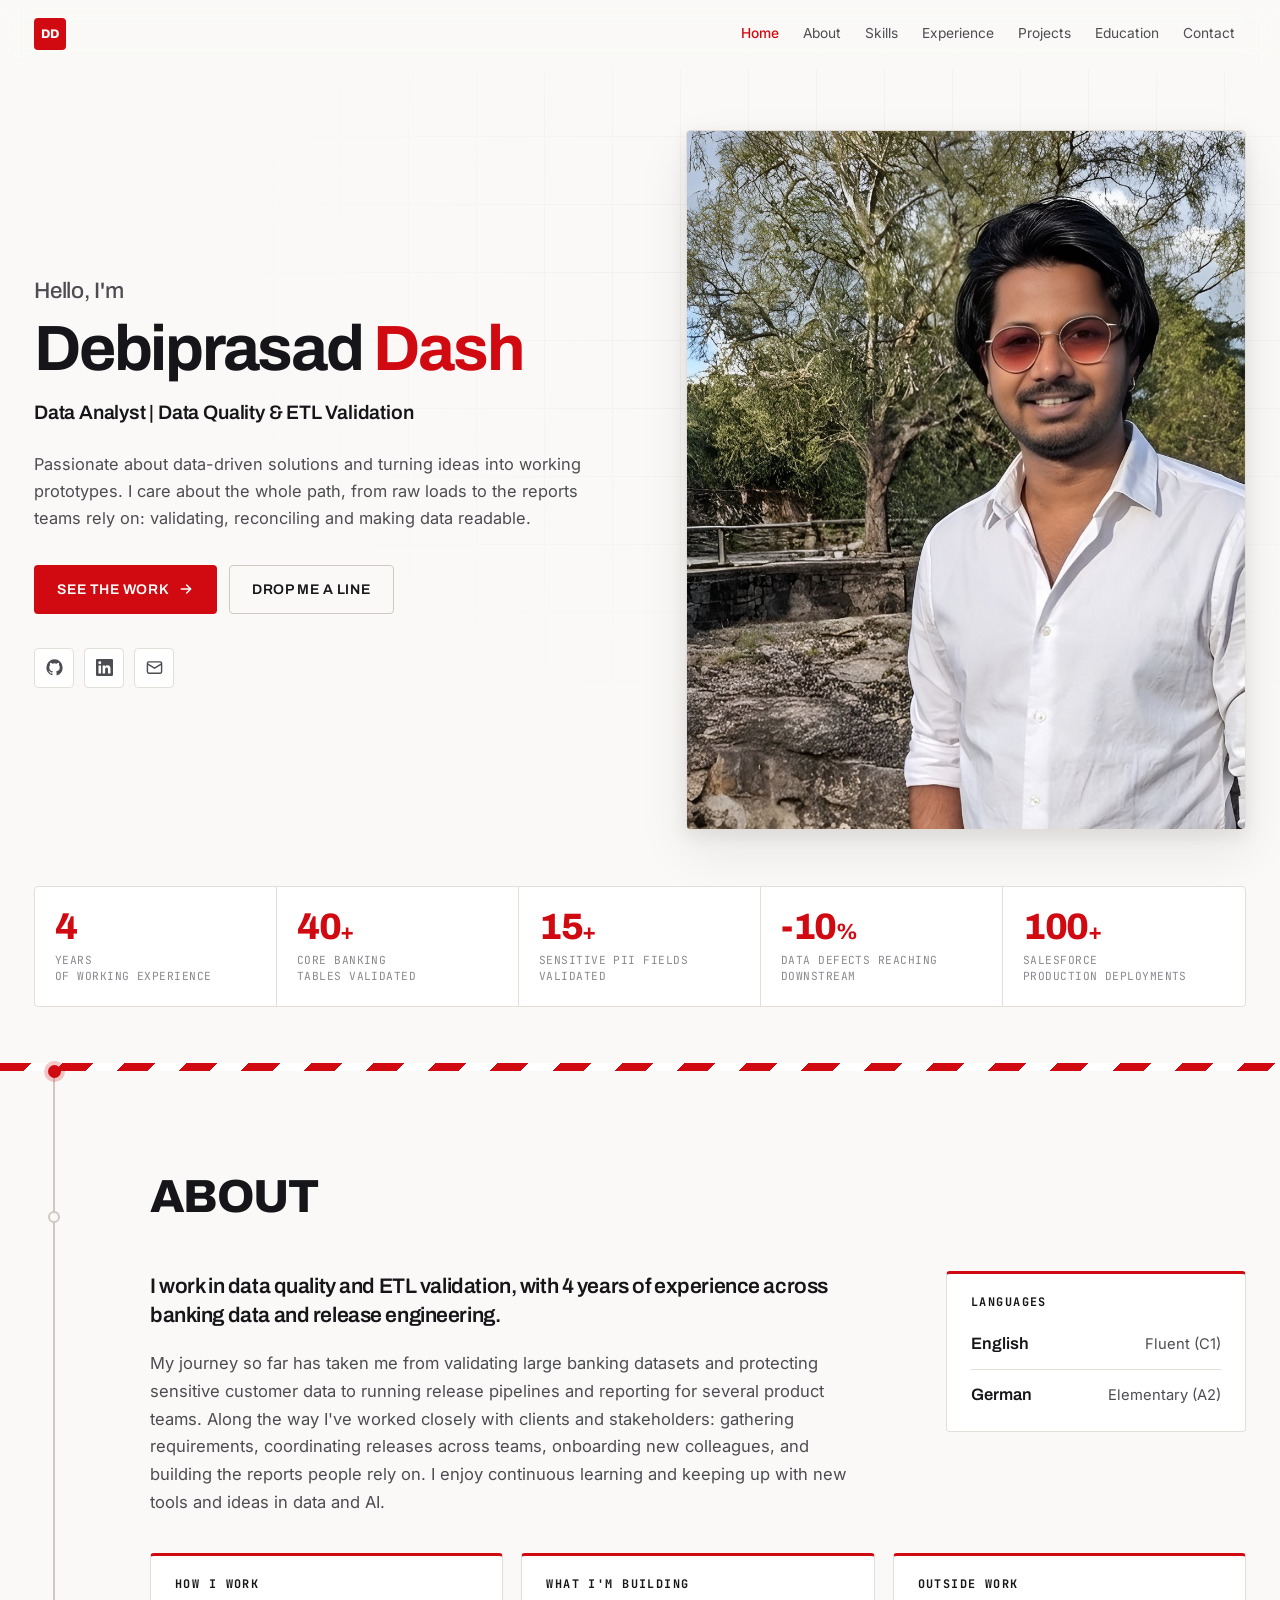
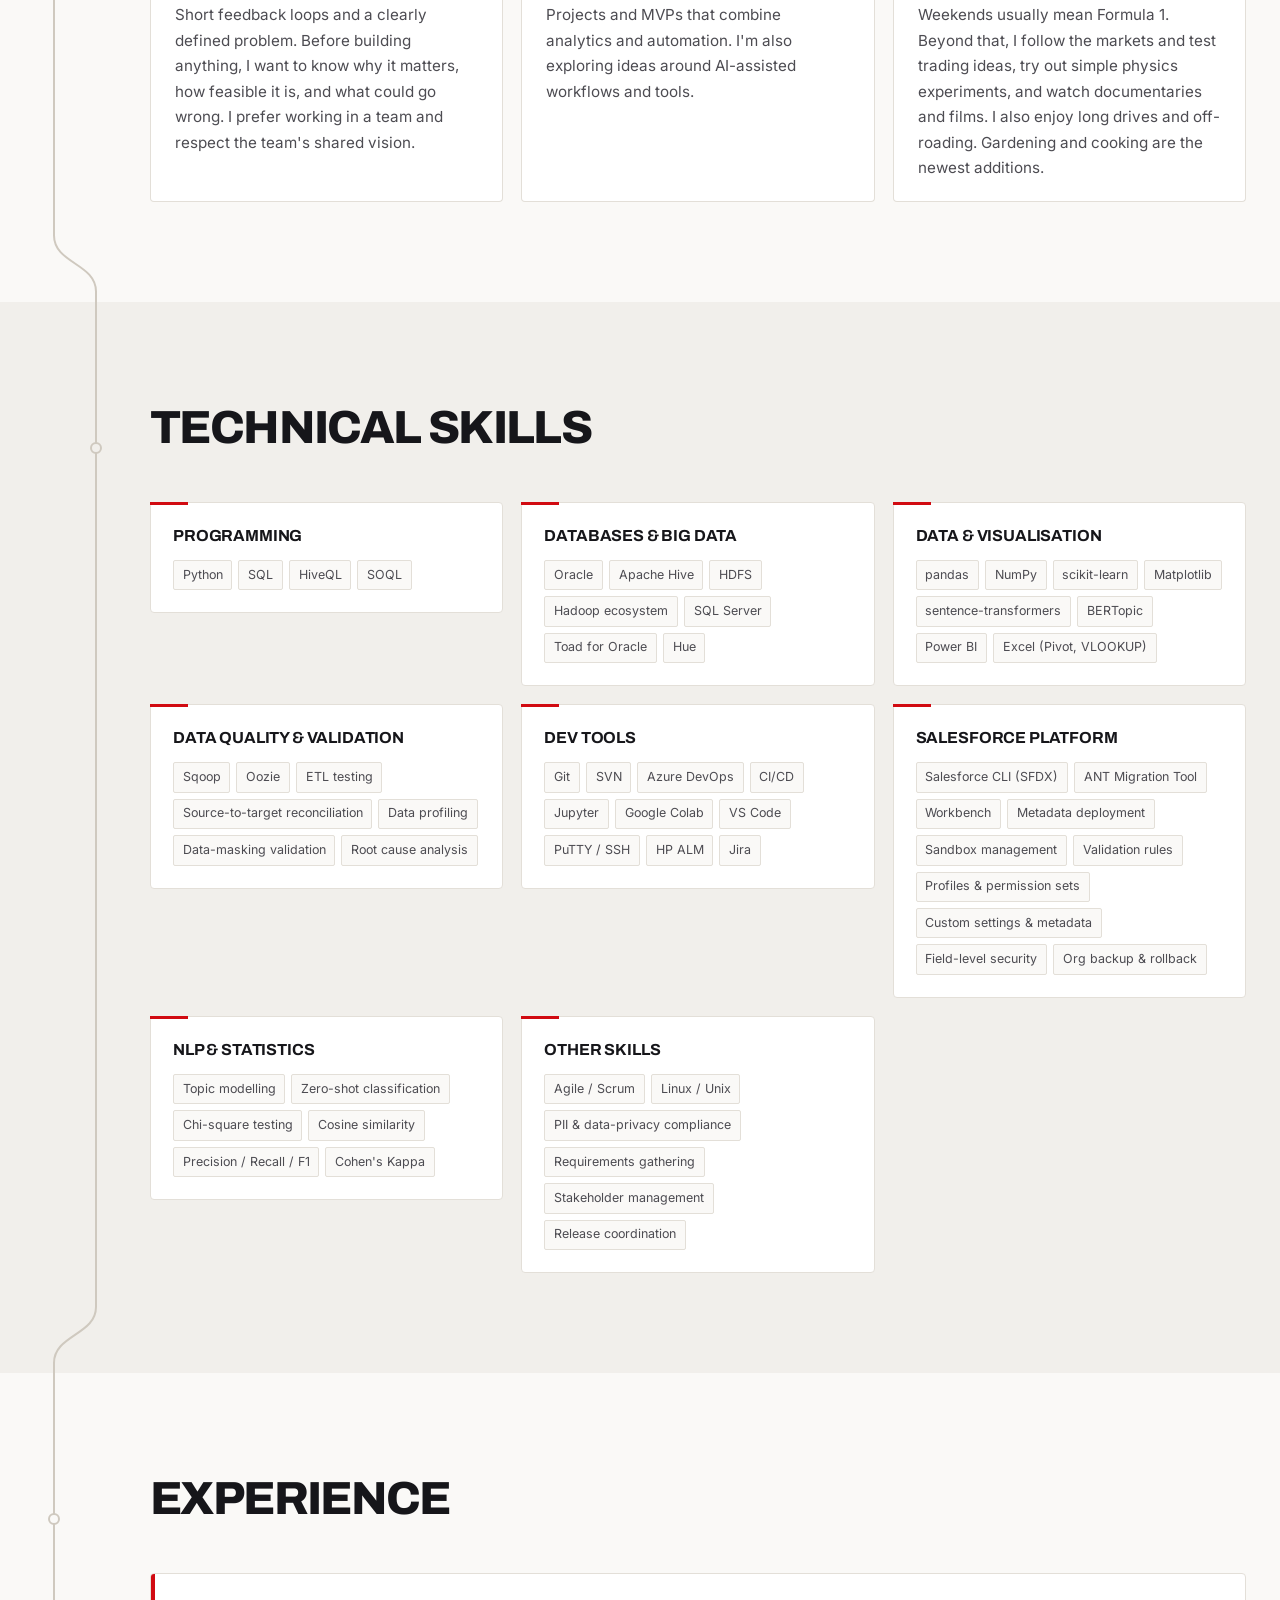
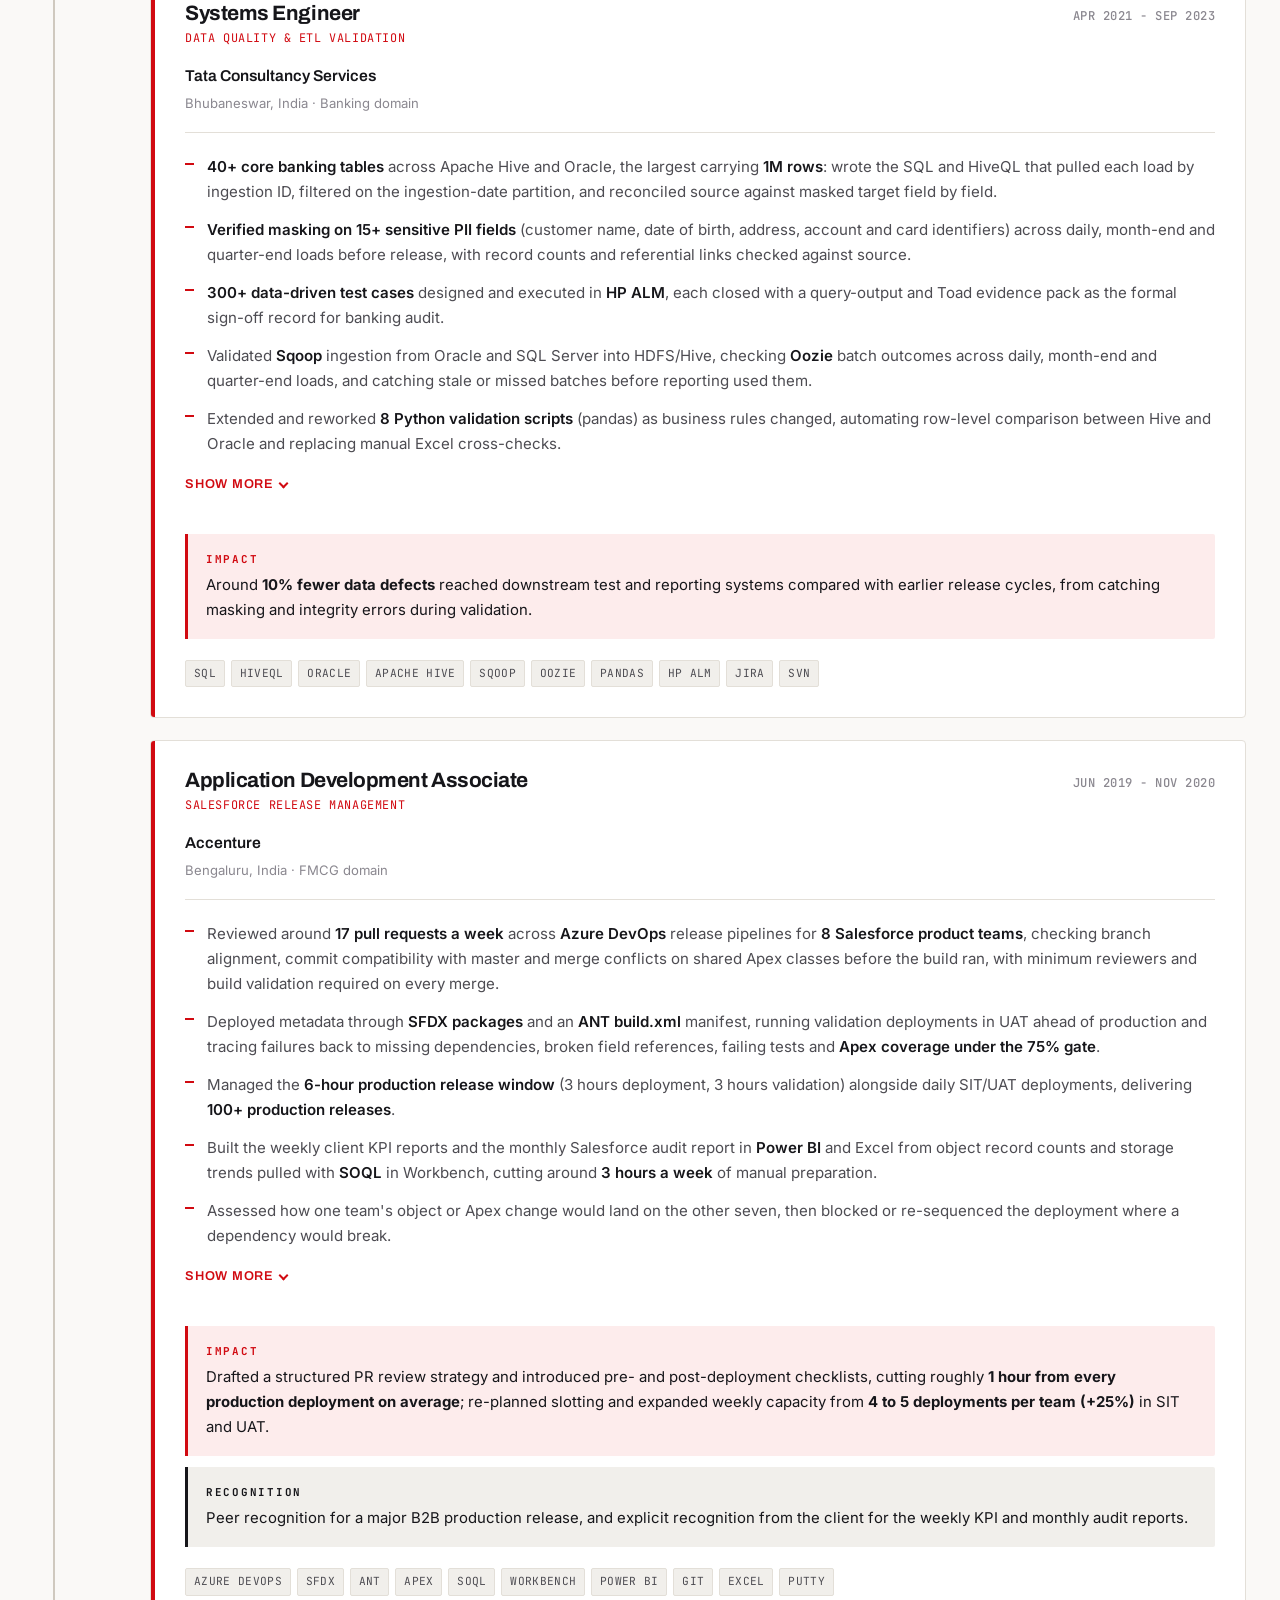
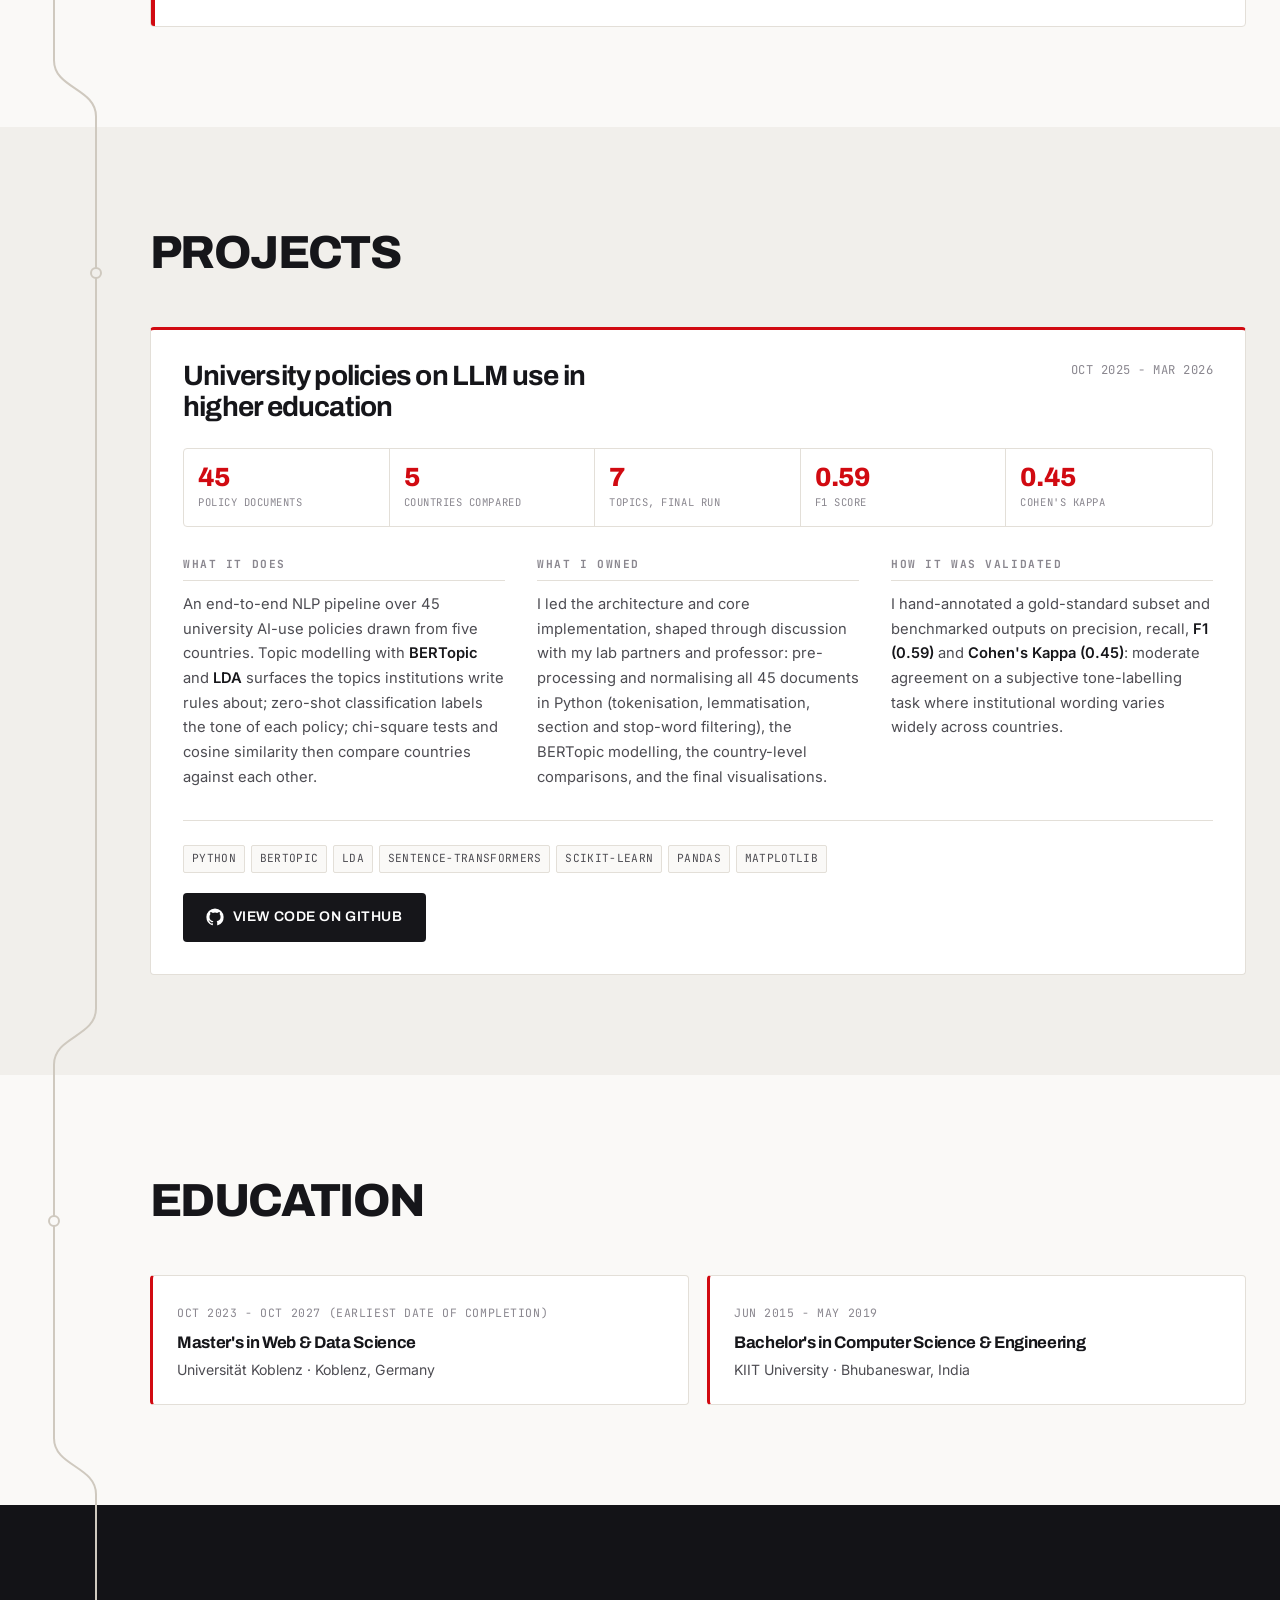
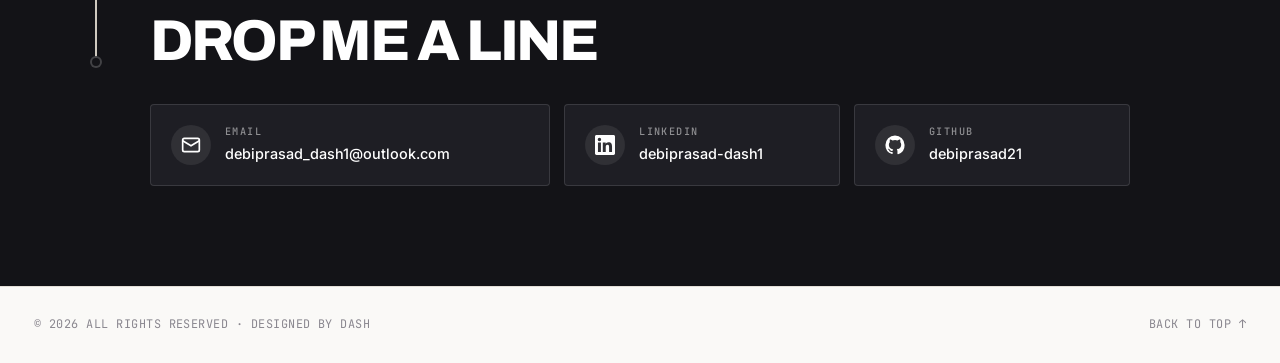
==== commit 03a5c04c: "masters_completion_date_modified" ====
--- a/index.html
+++ b/index.html
@@ -479,7 +479,7 @@
 
         <div class="edu">
           <article class="edu__item reveal">
-            <span class="edu__date">Oct 2023 - Sep 2027 (expected)</span>
+            <span class="edu__date">Oct 2023 - Oct 2027 (Earliest date of completion)</span>
             <h3>Master's in Web &amp; Data Science</h3>
             <p class="edu__org">Universität Koblenz · Koblenz, Germany</p>
           </article>
--- a/css/style.css
+++ b/css/style.css
@@ -262,9 +262,9 @@
   /* Your photo is full-length, so it's zoomed in to make you fill the
      frame. To adjust:  scale(…)  = how close (1 = no zoom)
                         transform-origin = which point stays put (x y) */
-  object-position: 50% 100%;
-  transform: scale(1.35);
-  transform-origin: 52% 38%;
+  object-position: 50% 50%;
+  transform: scale(1);
+  transform-origin: 50% 50%;
 }
 .home__photo-fallback {
   position: absolute; display: none;
